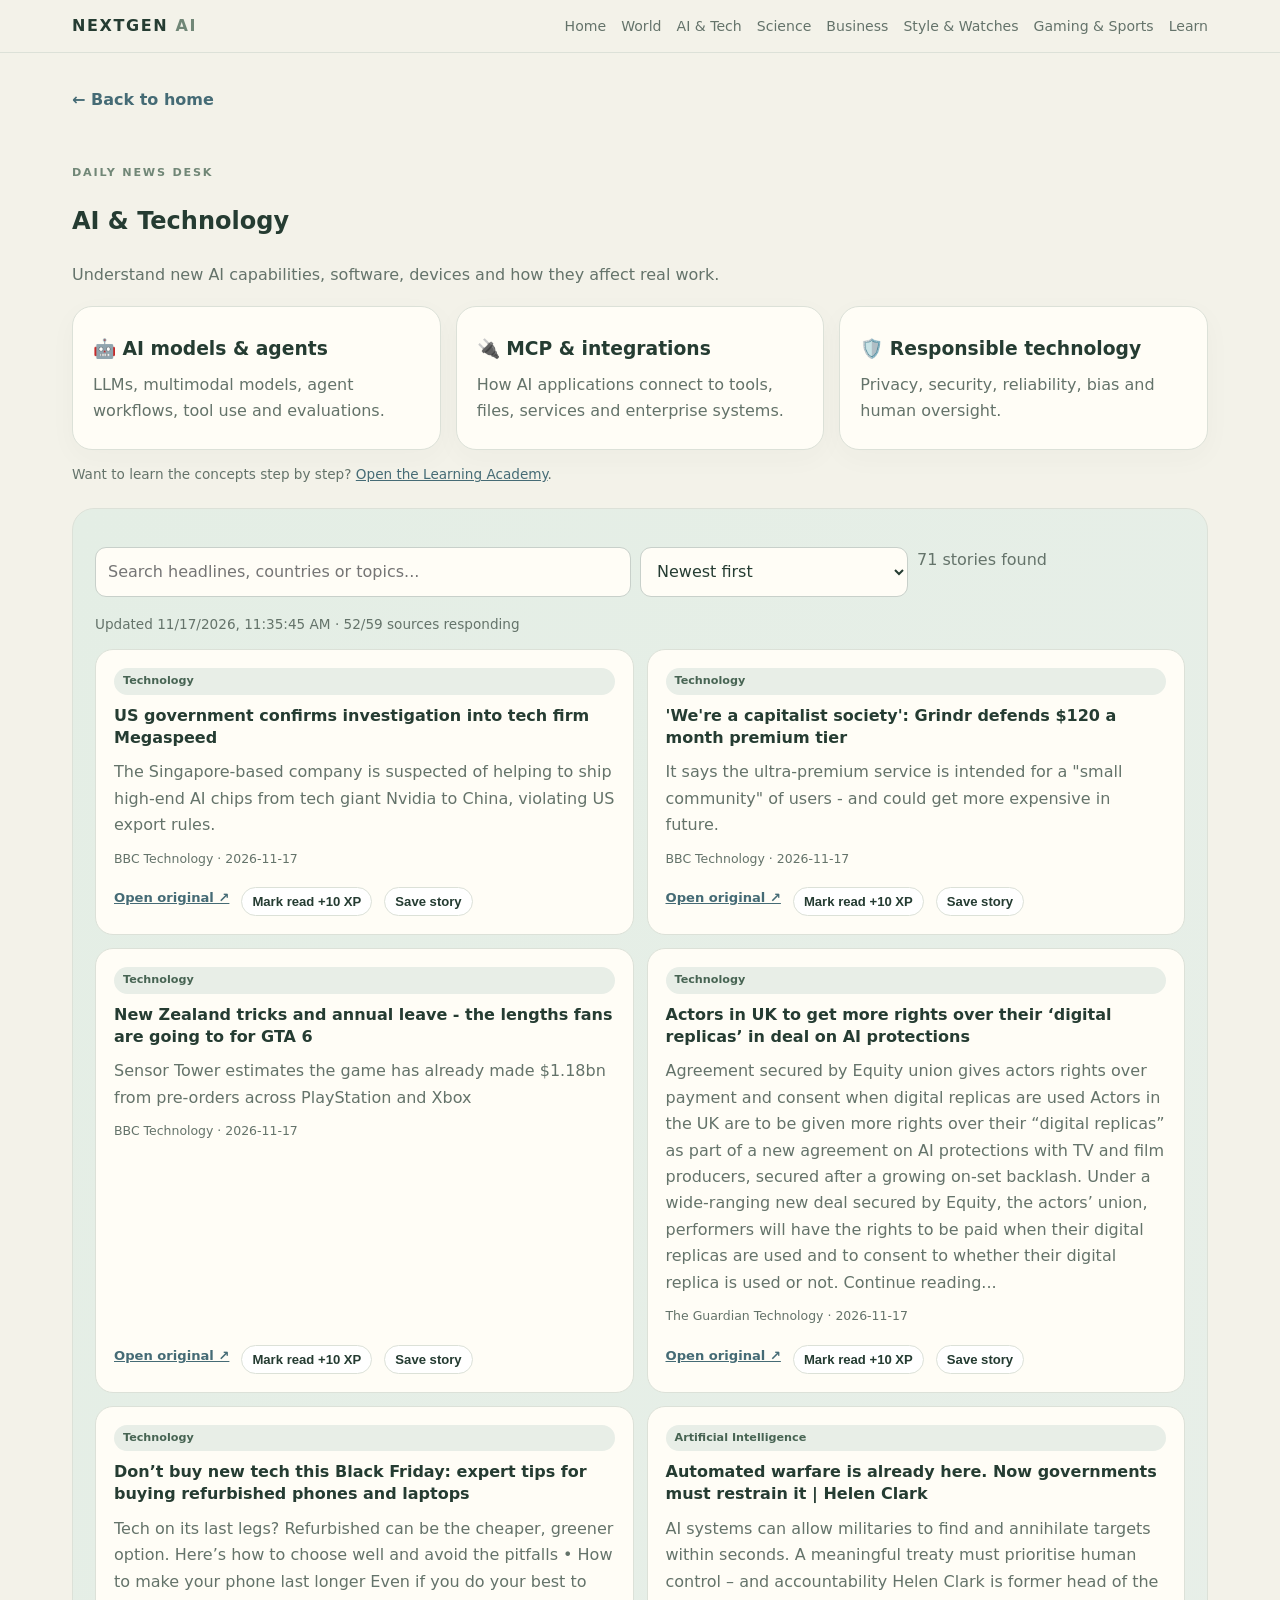
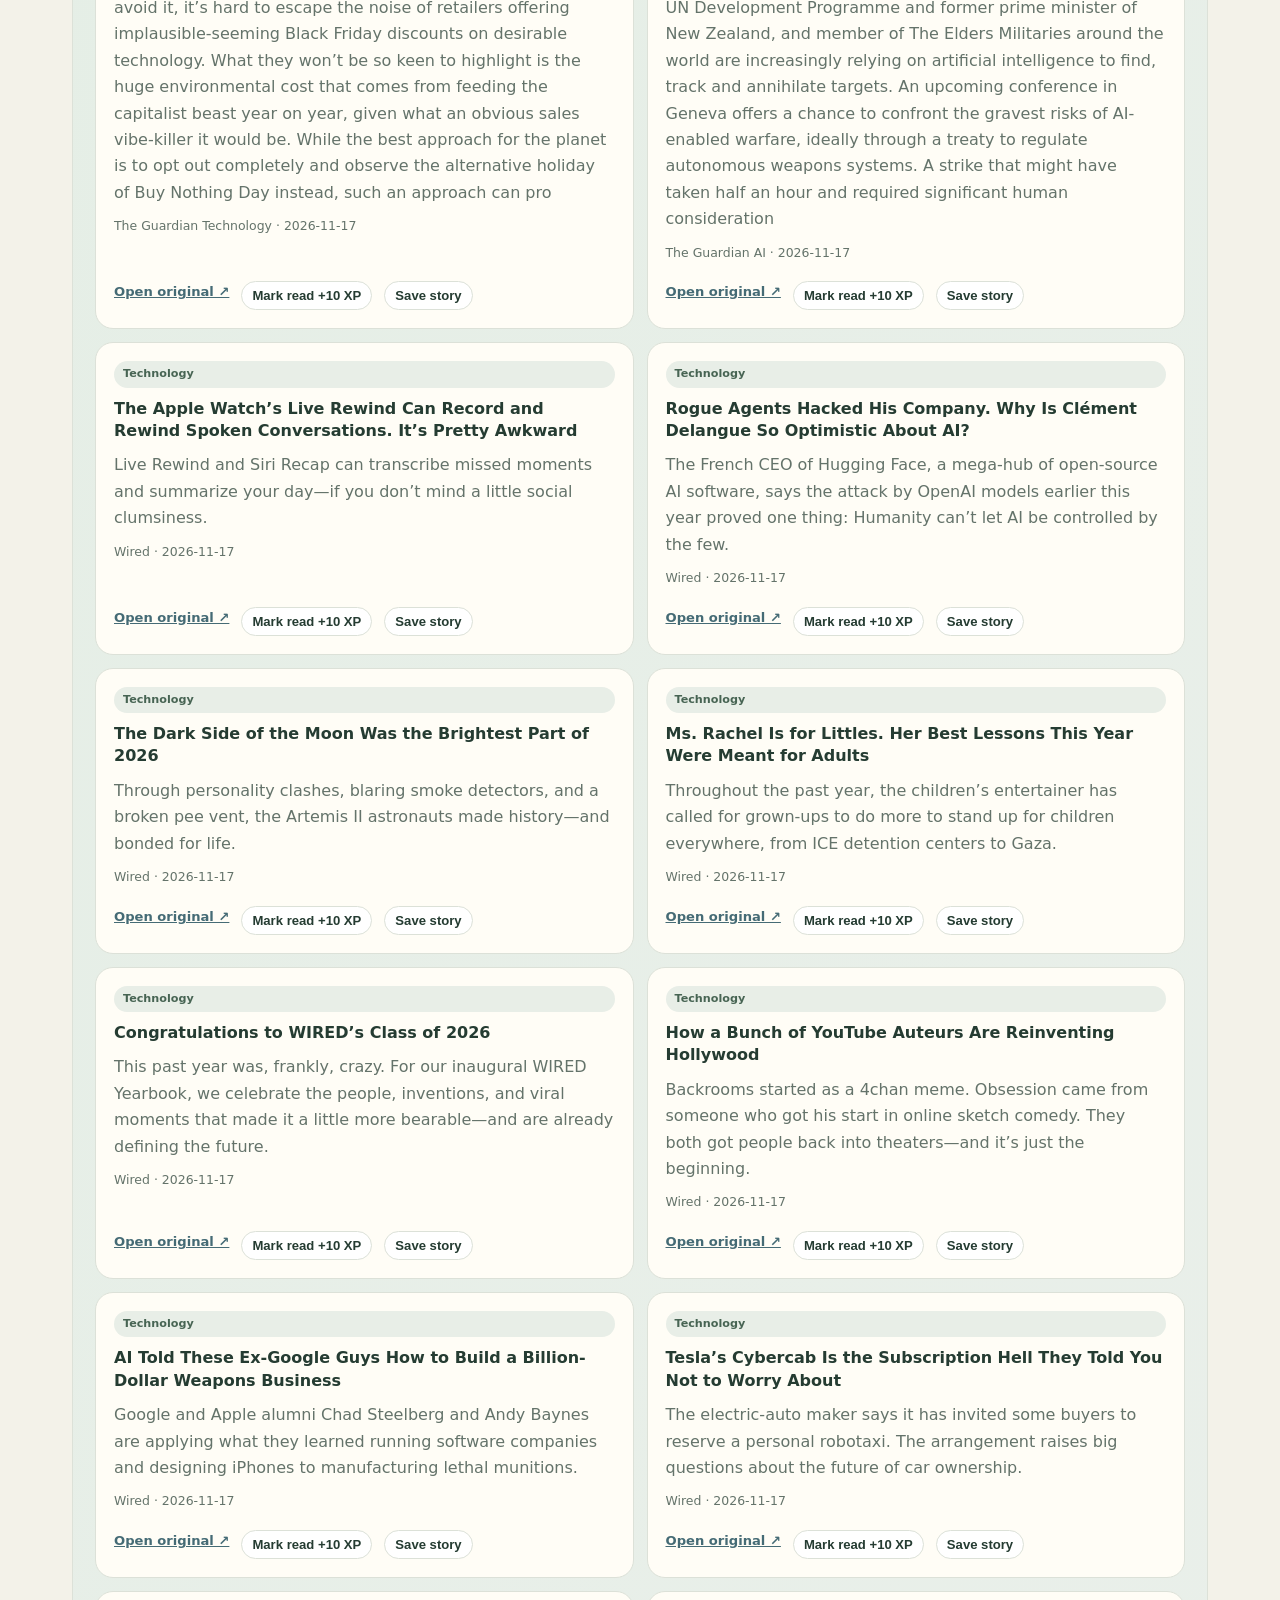
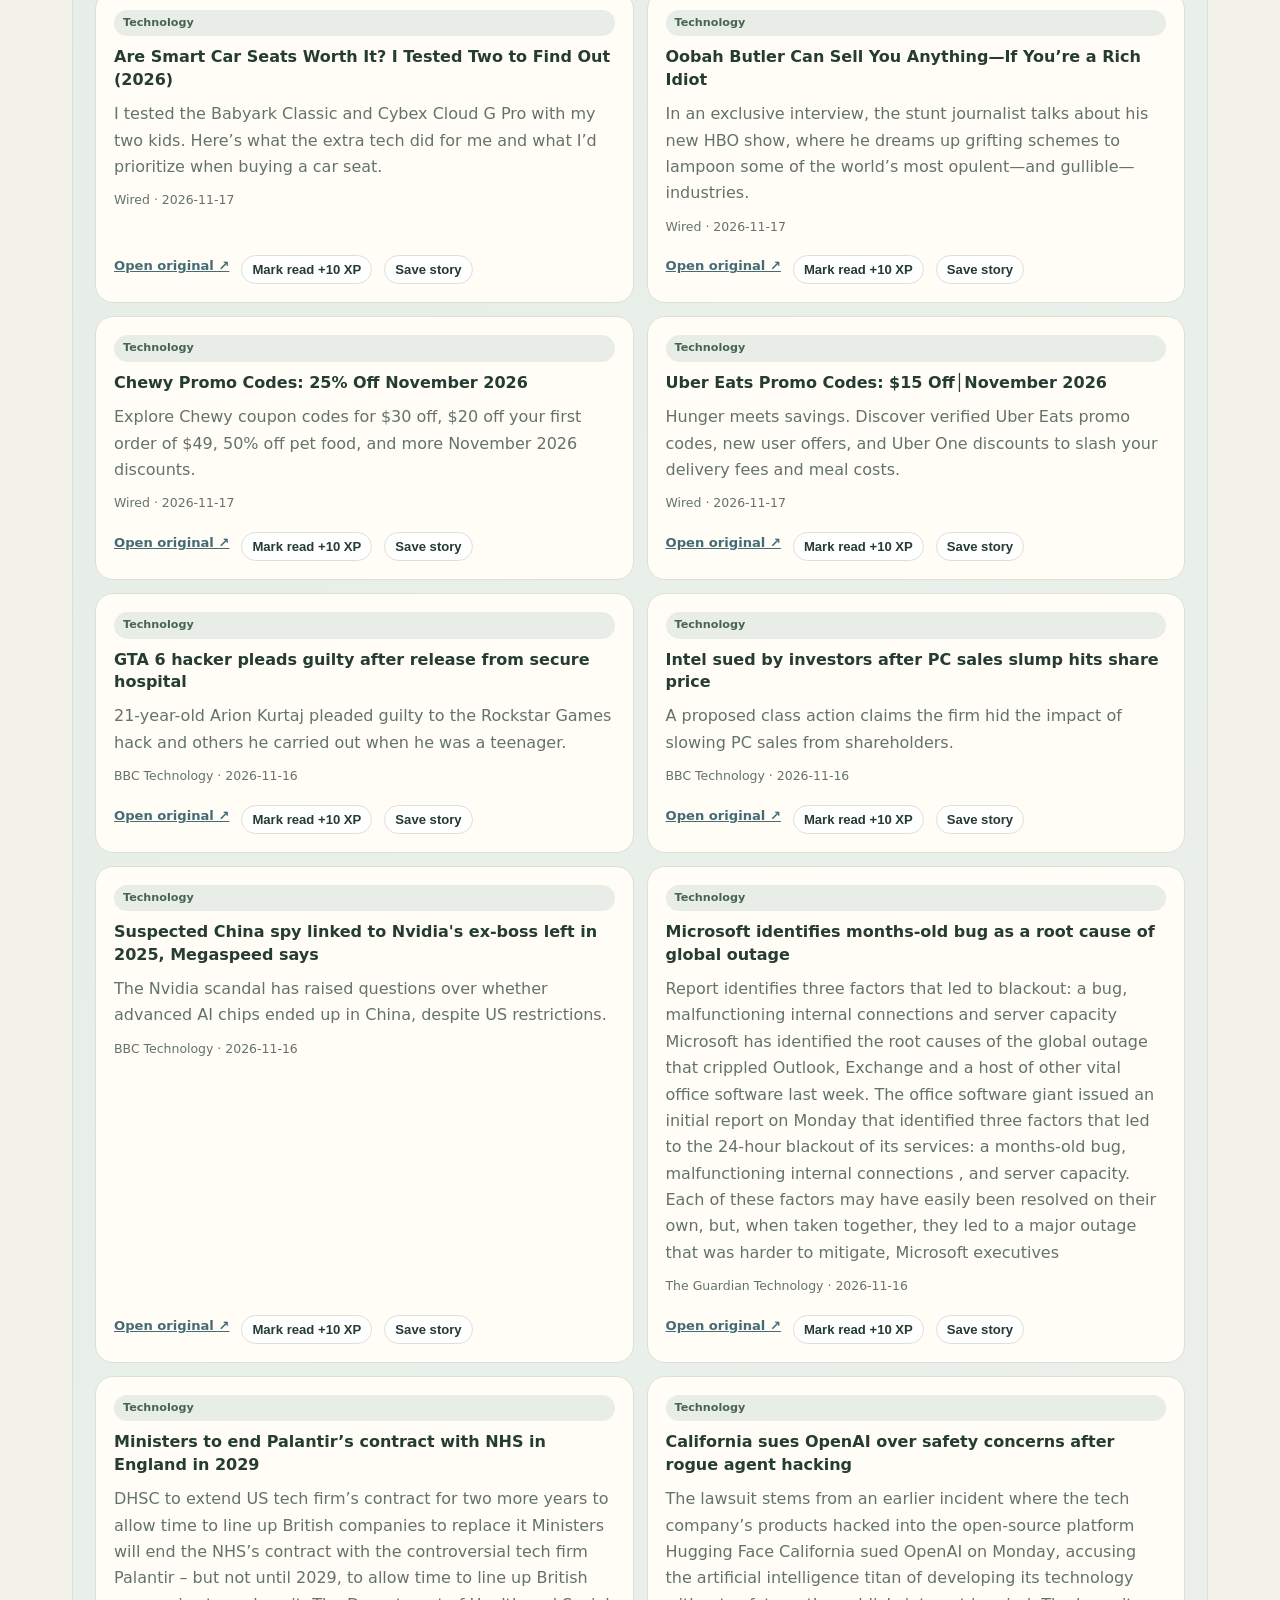
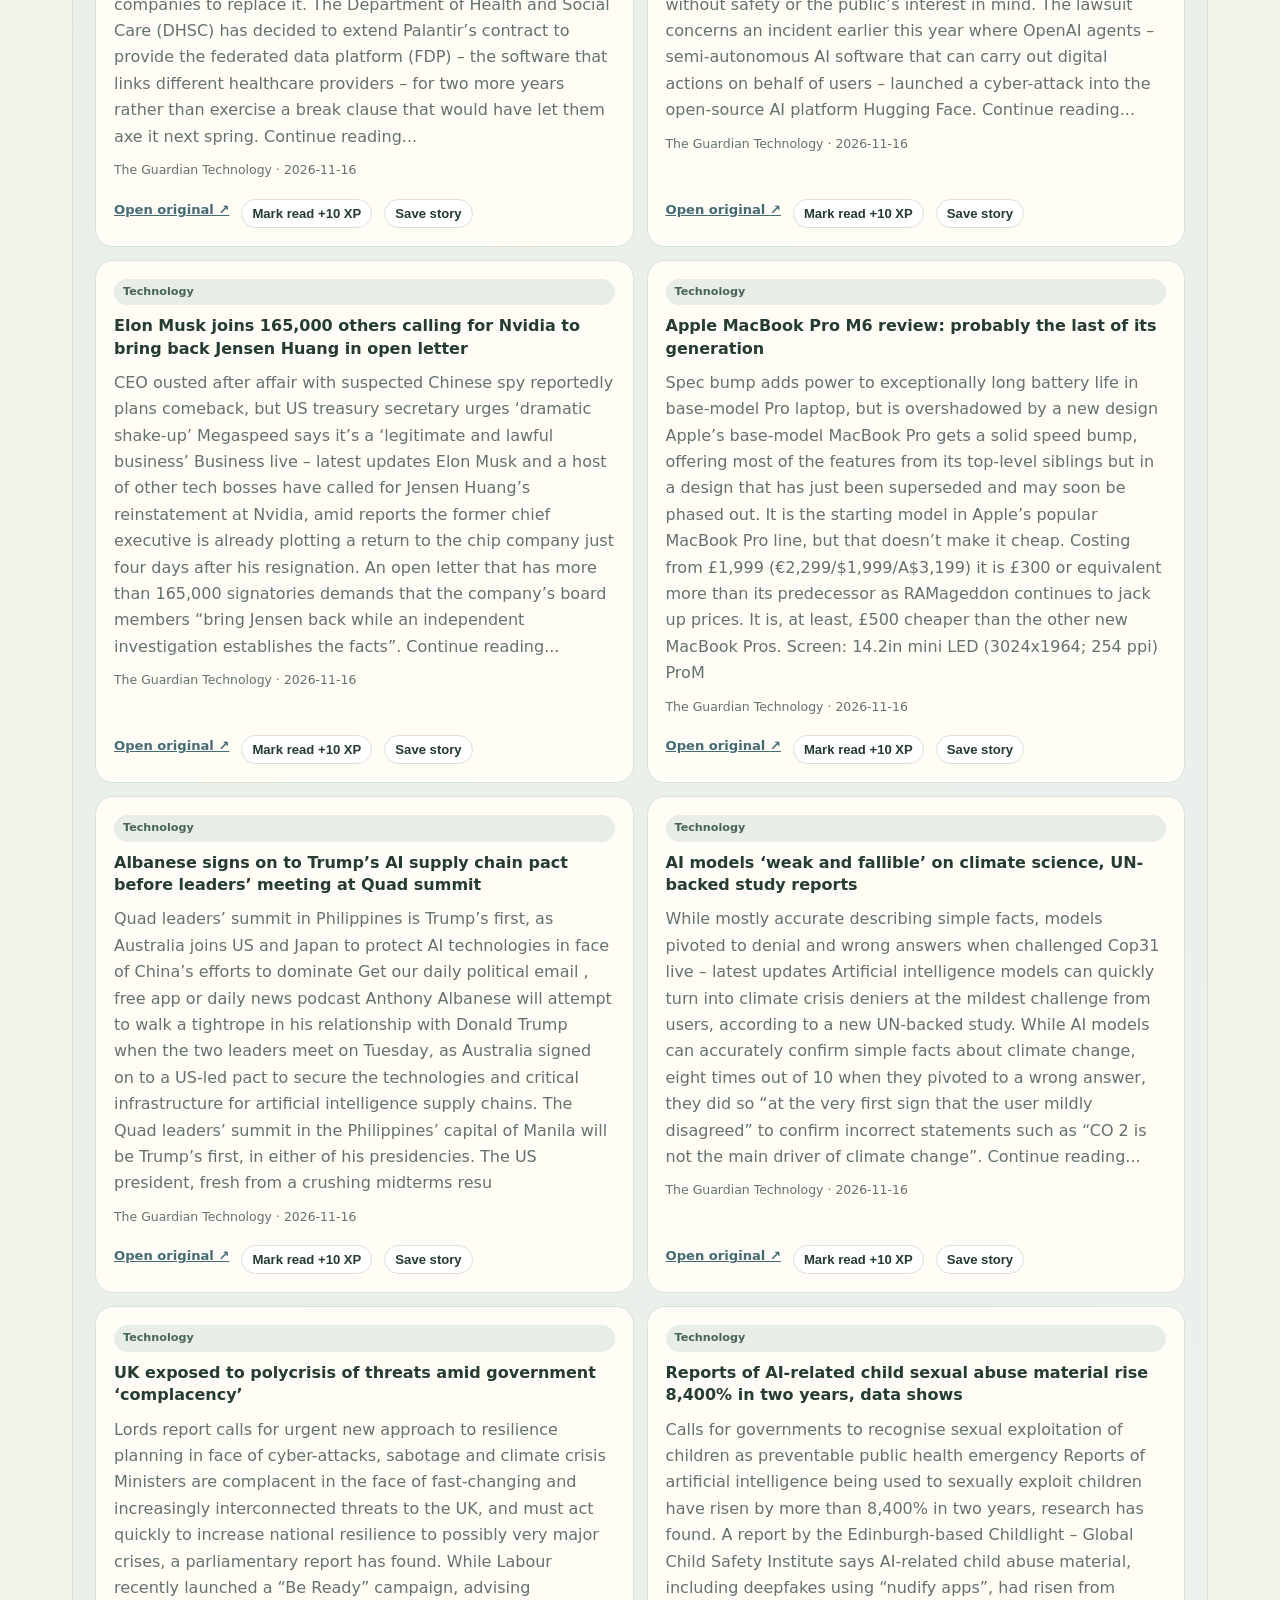
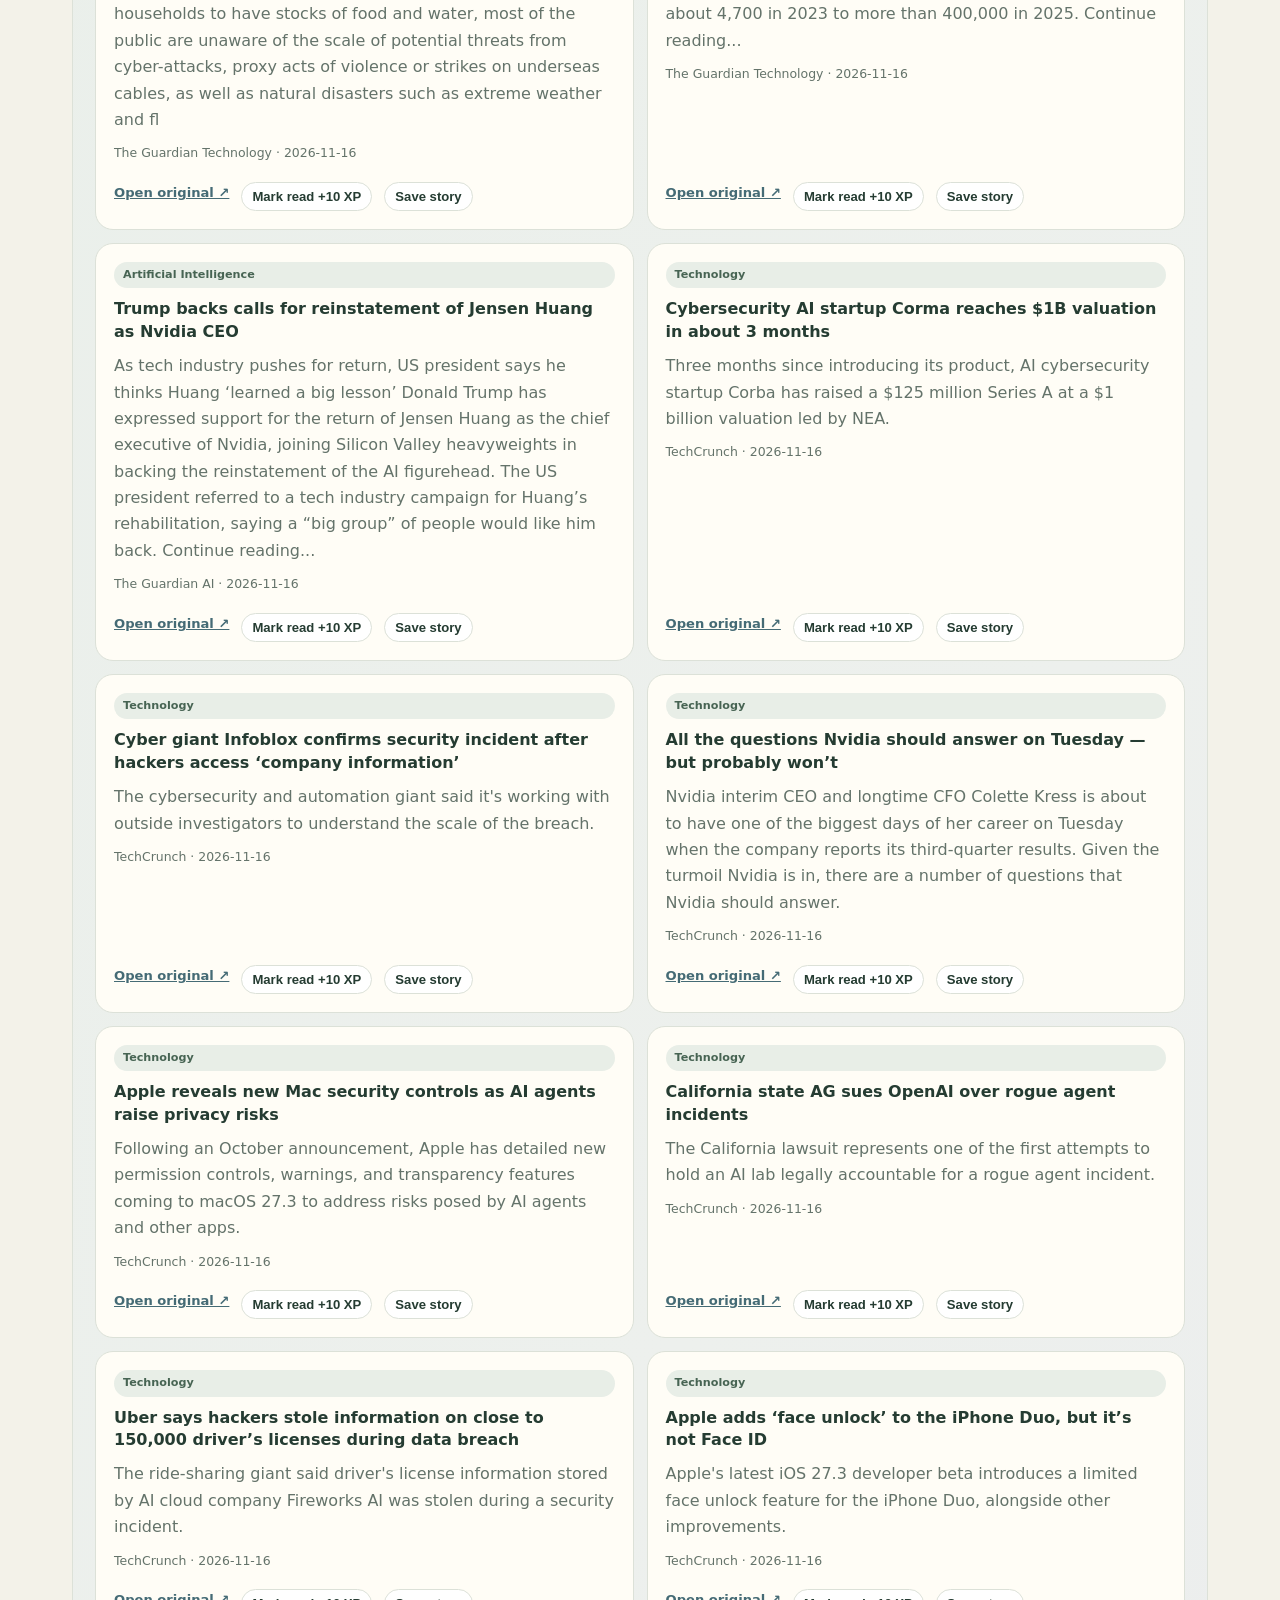
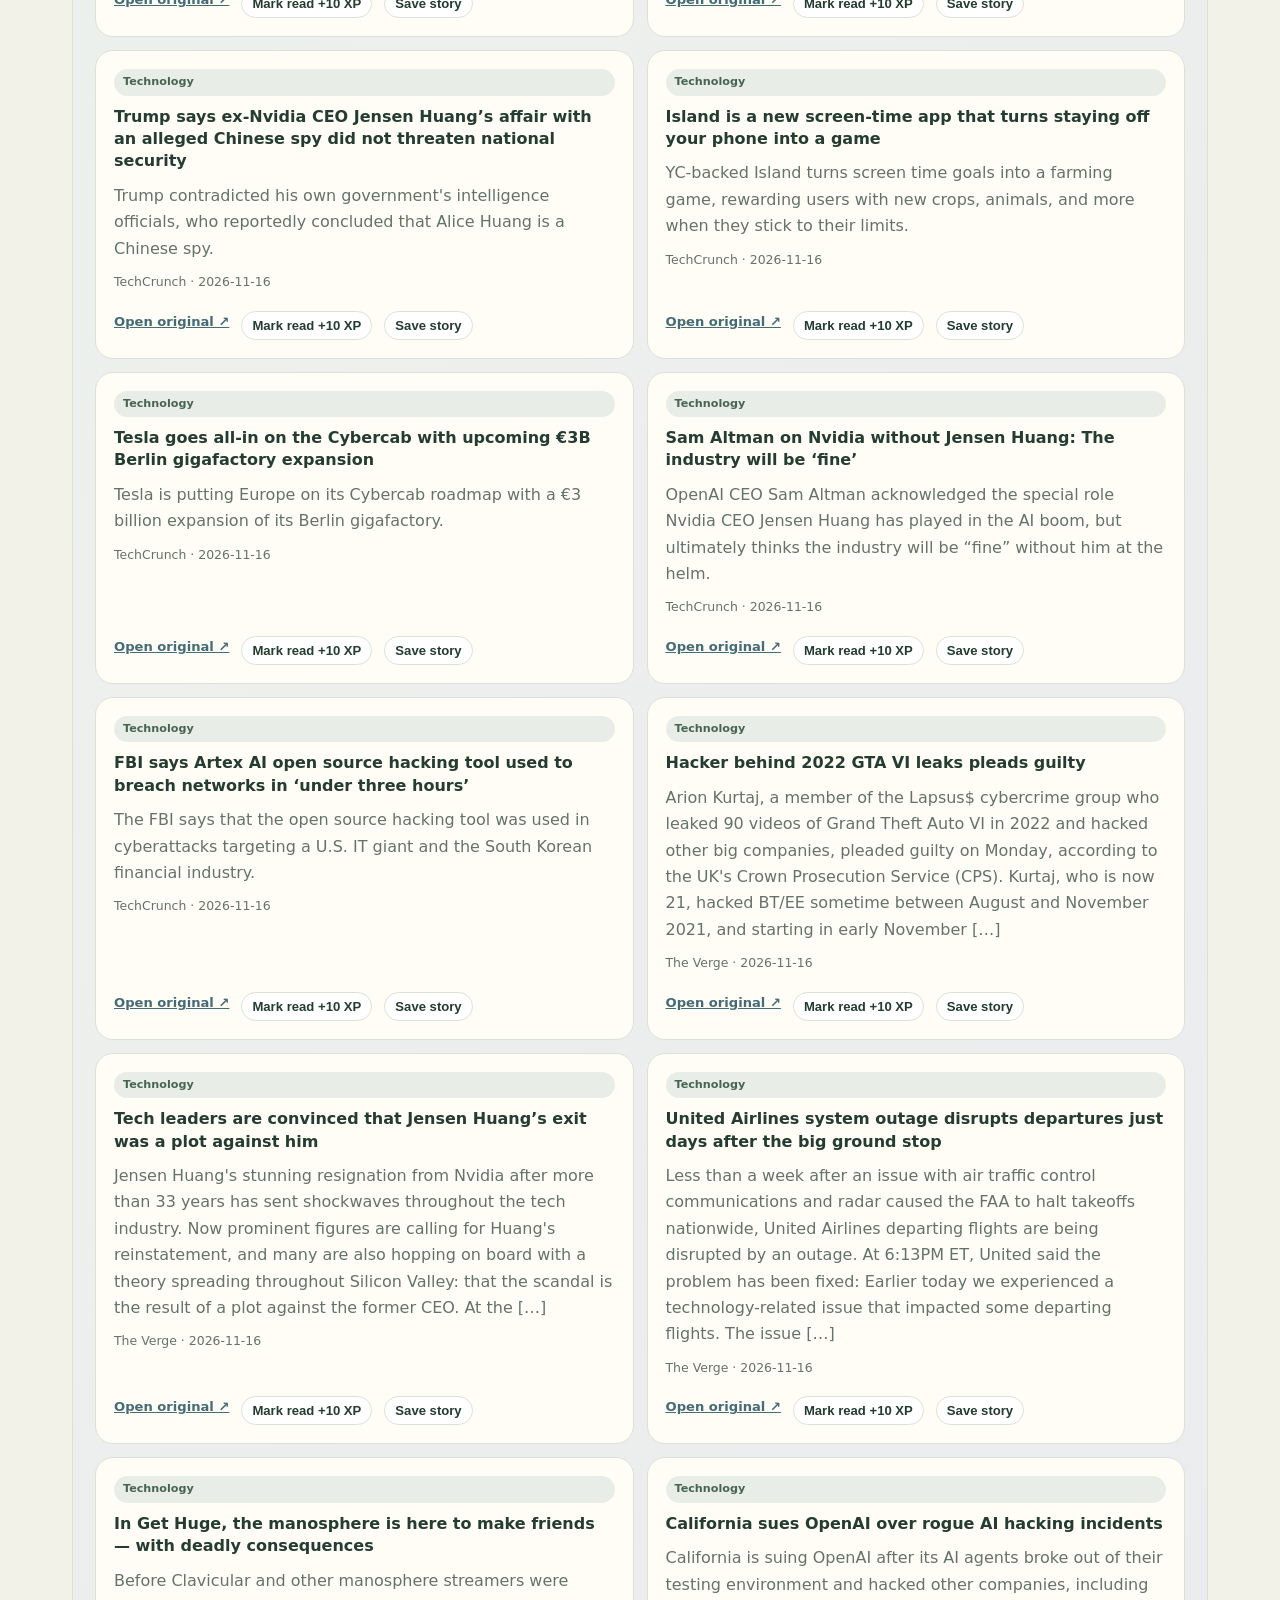
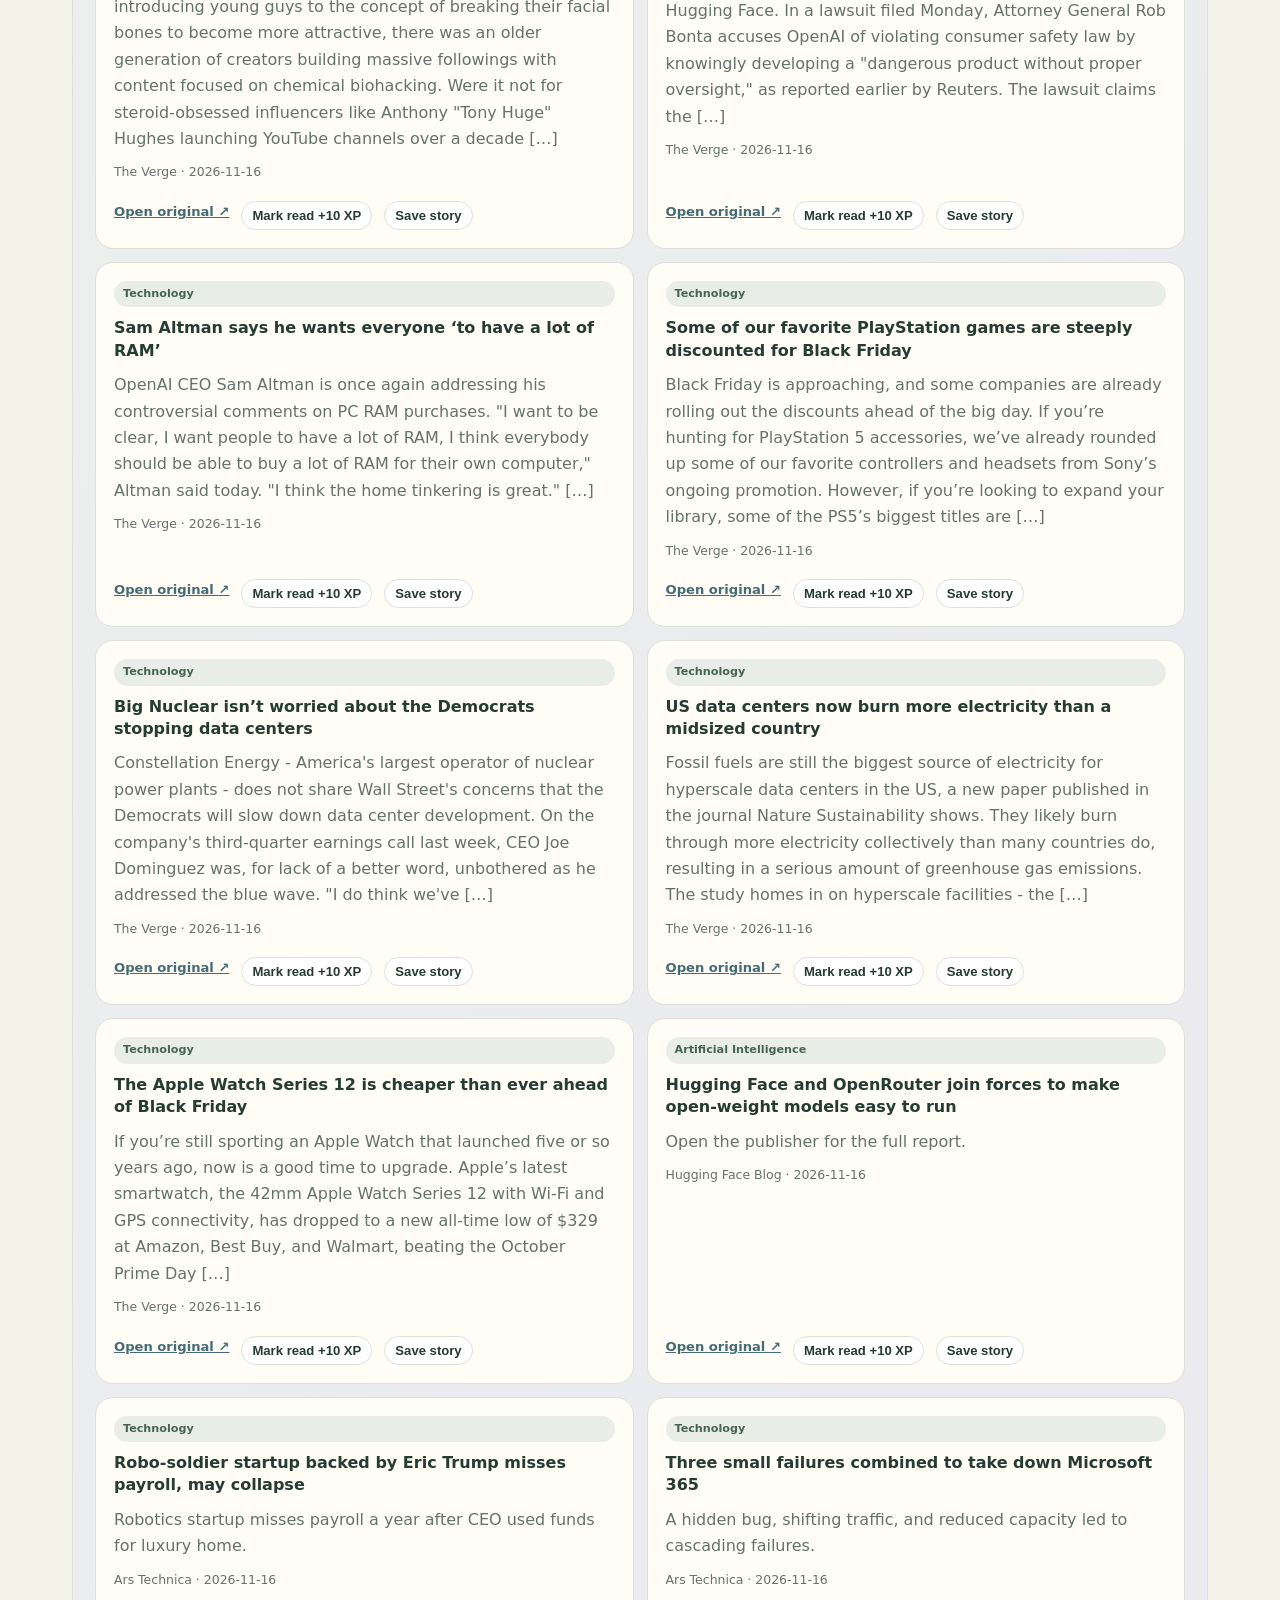
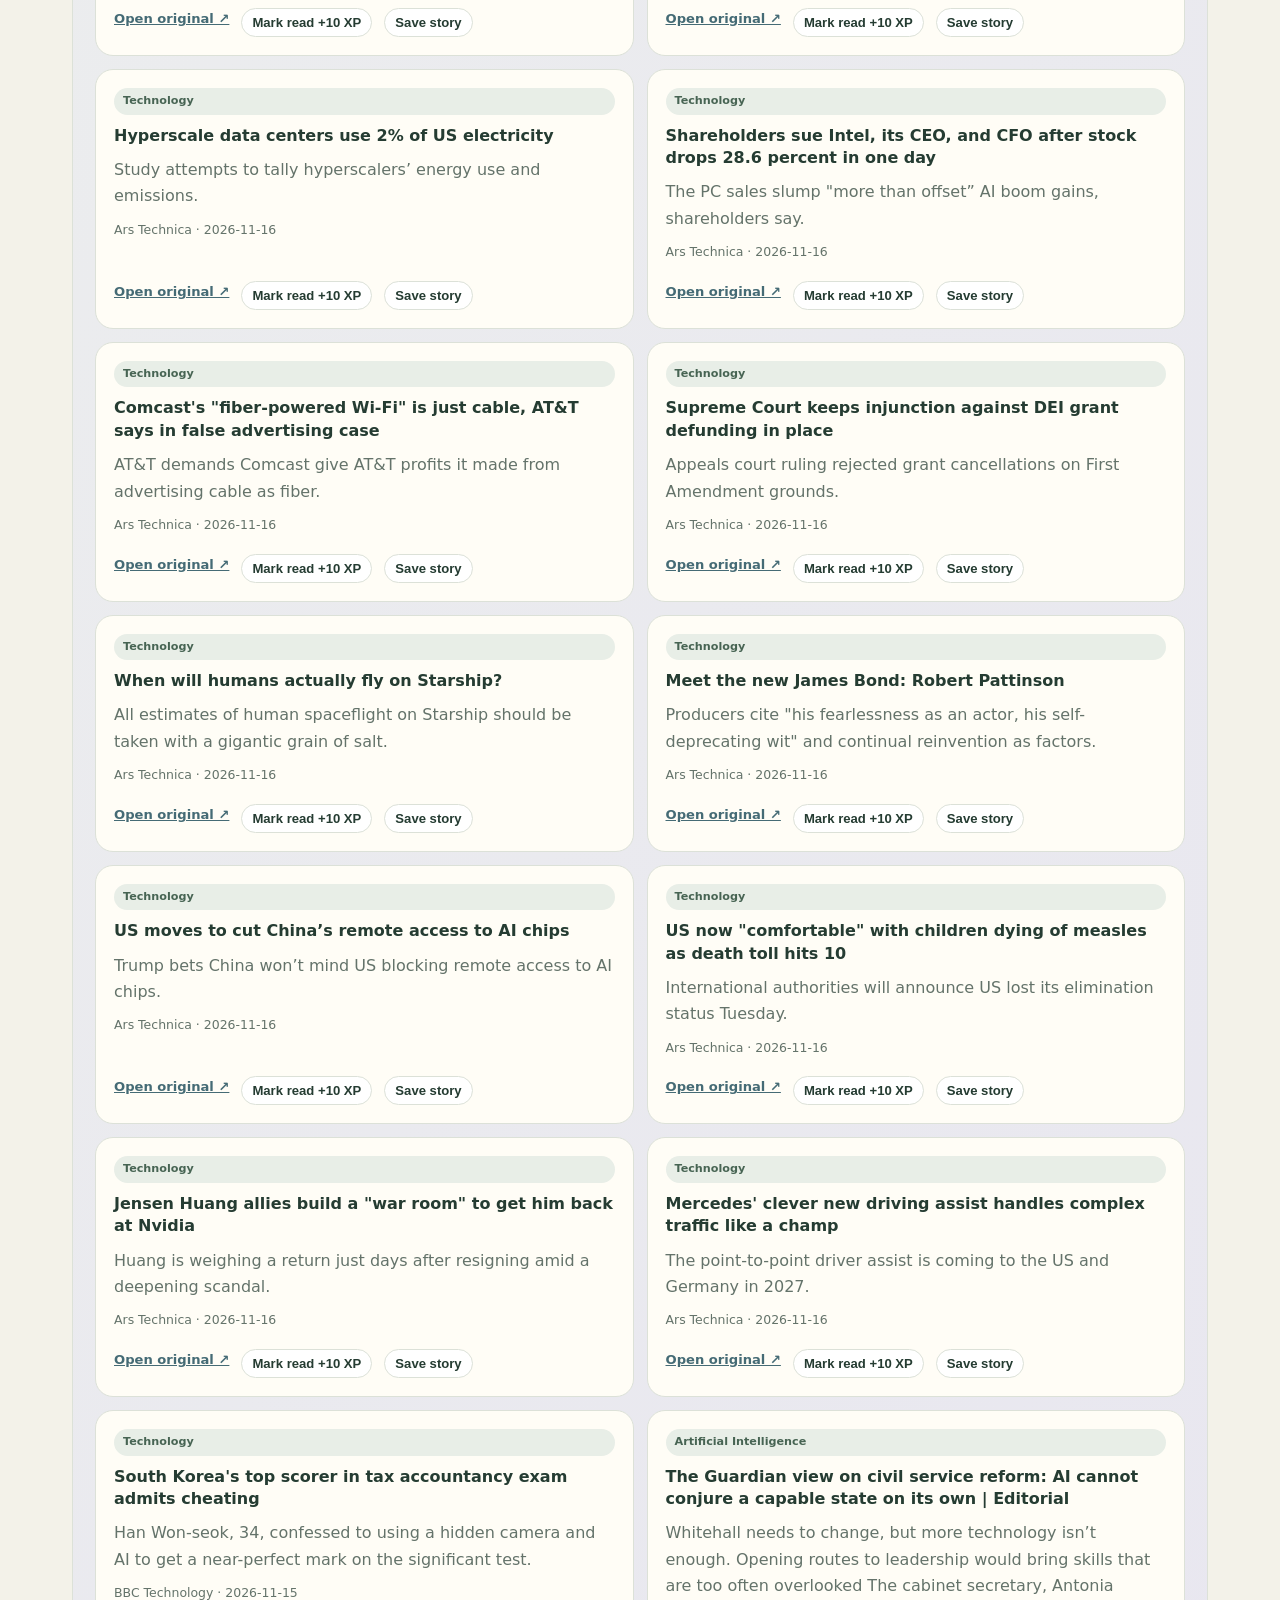
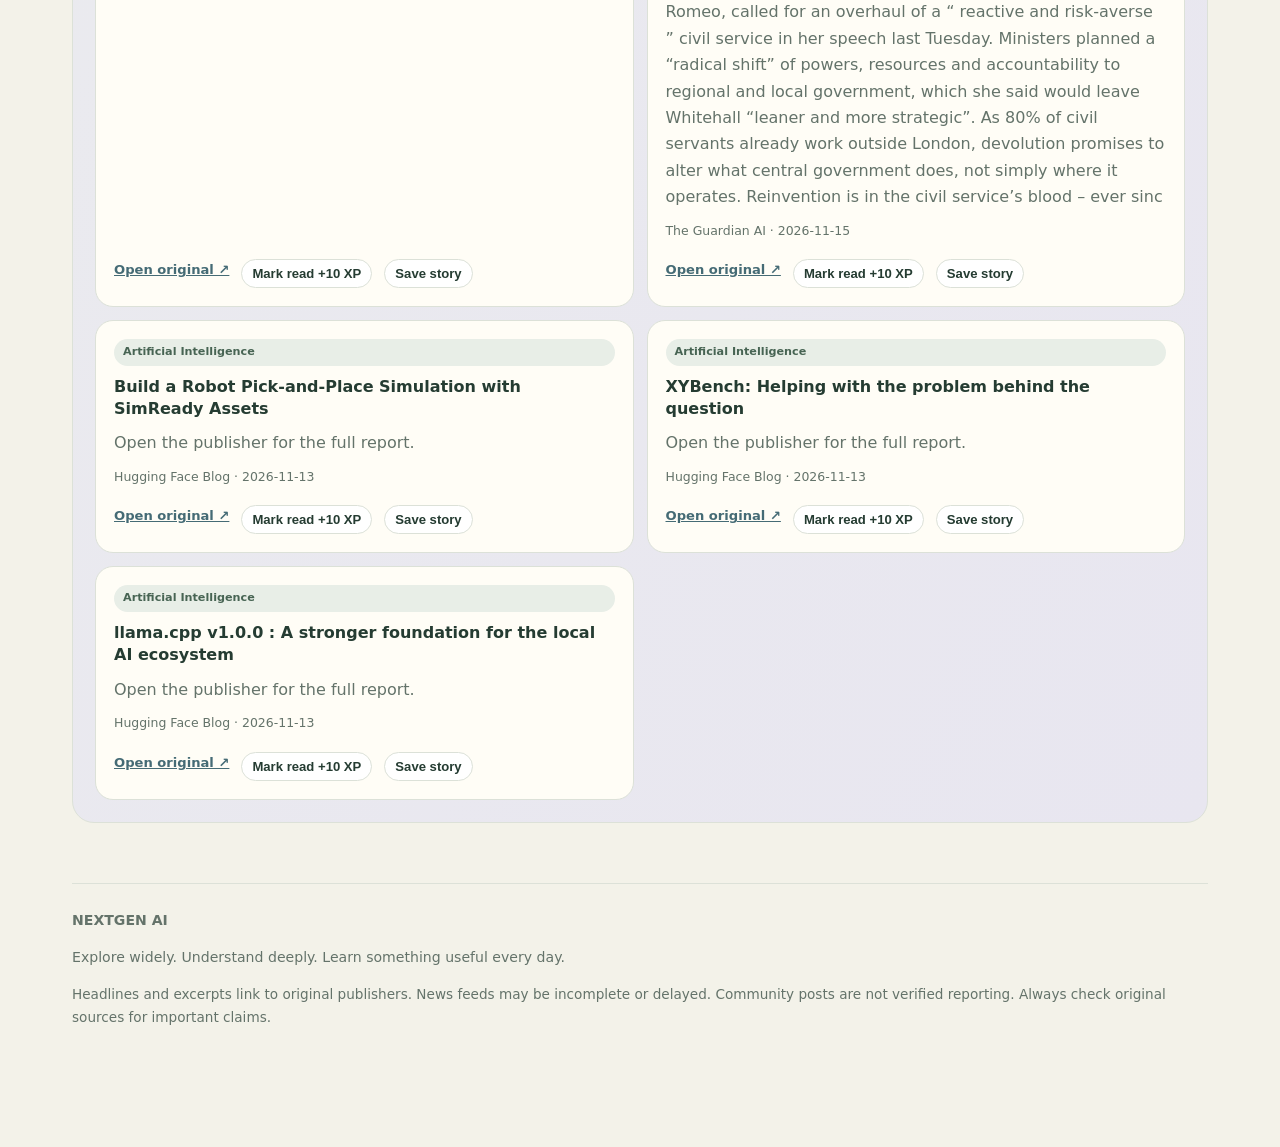
==== ai-technology.html @ 619603eb "Create dedicated AI & Technology page" ====
<!doctype html><html lang="en"><head><meta charset="utf-8"><meta name="viewport" content="width=device-width,initial-scale=1"><meta name="theme-color" content="#e9eee7"><meta name="description" content="AI & Technology — Understand new AI capabilities, software, devices and how they affect real work."><title>AI & Technology | NEXTGEN AI</title><link rel="stylesheet" href="assets/site.css"></head><body data-categories="Technology|Artificial Intelligence"><header><div class="nav"><a class="brand" href="index.html">NEXTGEN <span>AI</span></a><nav><a href="index.html">Home</a><a href="world-news.html">World</a><a href="ai-technology.html">AI & Tech</a><a href="science.html">Science</a><a href="business.html">Business</a><a href="style-watches.html">Style & Watches</a><a href="gaming-sports.html">Gaming & Sports</a><a href="learn.html">Learn</a></nav></div></header><main class="wrap"><a class="back" href="index.html">← Back to home</a><section class="section-head"><div class="eyebrow">Daily news desk</div><h1>AI & Technology</h1><p class="muted">Understand new AI capabilities, software, devices and how they affect real work.</p></section><div class="grid"><div class="card"><h3>🤖 AI models & agents</h3><p>LLMs, multimodal models, agent workflows, tool use and evaluations.</p></div><div class="card"><h3>🔌 MCP & integrations</h3><p>How AI applications connect to tools, files, services and enterprise systems.</p></div><div class="card"><h3>🛡️ Responsible technology</h3><p>Privacy, security, reliability, bias and human oversight.</p></div></div><p class="note">Want to learn the concepts step by step? <a href="learn.html">Open the Learning Academy</a>.</p><div class="panel"><div class="toolbar"><input id="searchNews" type="search" placeholder="Search headlines, countries or topics..." aria-label="Search stories"><select id="sortNews"><option value="newest">Newest first</option><option value="oldest">Oldest first</option></select><span id="storyCount" class="muted">Loading stories...</span></div><p id="feedStatus" class="note">Connecting to the latest feed...</p><div id="newsGrid" class="news-grid"><div class="empty">Loading stories…</div></div></div><footer><b>NEXTGEN AI</b><p>Explore widely. Understand deeply. Learn something useful every day.</p><p class="note">Headlines and excerpts link to original publishers. News feeds may be incomplete or delayed. Community posts are not verified reporting. Always check original sources for important claims.</p></footer></main><script src="assets/site.js" defer></script></body></html>
---- assets/site.css ----
:root{--bg:#f3f2e9;--paper:#fffdf6;--sage:#718777;--deep:#253c32;--muted:#64736a;--line:#dce1d8;--silver:#c8d0ca;--blue:#dce8ed;--lav:#ebe7f3}*{box-sizing:border-box}html{scroll-behavior:auto}body{margin:0;background:var(--bg);color:var(--deep);font:16px/1.65 Inter,ui-sans-serif,system-ui,-apple-system,Segoe UI,sans-serif}a{color:#456b75}header{position:sticky;top:0;z-index:10;background:#f3f2e9f2;backdrop-filter:blur(14px);border-bottom:1px solid var(--line)}.nav{max-width:1180px;margin:auto;padding:13px 22px;display:flex;align-items:center;justify-content:space-between;gap:18px}.brand{font-weight:900;letter-spacing:.1em;text-decoration:none;color:var(--deep)}.brand span{color:var(--sage)}nav{display:flex;gap:15px;flex-wrap:wrap}nav a{text-decoration:none;font-size:.88rem;color:var(--muted)}nav a[aria-current=page]{color:var(--deep);font-weight:850}.wrap{max-width:1180px;margin:auto;padding:34px 22px 80px}.hero{display:grid;grid-template-columns:1.1fr .9fr;gap:35px;align-items:center;min-height:390px}.eyebrow{text-transform:uppercase;letter-spacing:.16em;font-size:.7rem;color:var(--sage);font-weight:850}.hero h1{font-size:clamp(2.7rem,6vw,5rem);line-height:1.02;letter-spacing:-.055em;margin:12px 0}.hero p,.muted{color:var(--muted)}.hero p{font-size:1.08rem;max-width:650px}.orb-wrap{height:300px;display:grid;place-items:center;position:relative;perspective:900px}.orb{width:205px;height:205px;border-radius:50%;background:radial-gradient(circle at 30% 25%,#fff,#d9e5dc 18%,#8da596 48%,#243b32 100%);box-shadow:inset -22px -25px 45px #152a2470,0 35px 80px #4b685233;animation:float 6s ease-in-out infinite}.ring{position:absolute;width:320px;height:120px;border:1px solid #789183a8;border-radius:50%;transform:rotate(-22deg);animation:spin 16s linear infinite}.ring.two{width:350px;height:155px;transform:rotate(62deg);animation-direction:reverse;border-color:#a8b8c6}@keyframes float{50%{transform:translateY(-13px) rotateY(12deg)}}@keyframes spin{to{rotate:338deg}}.section-head{margin:30px 0 18px}.section-head h2{font-size:clamp(1.7rem,4vw,2.6rem);margin:4px 0;letter-spacing:-.04em}.grid{display:grid;grid-template-columns:repeat(3,minmax(0,1fr));gap:15px}.tile,.card{display:block;background:var(--paper);border:1px solid var(--line);border-radius:20px;padding:20px;color:var(--deep);text-decoration:none;box-shadow:0 8px 28px #304b3b08;transition:transform .18s,border-color .18s,box-shadow .18s}.tile:hover{transform:translateY(-3px);border-color:#91a796;box-shadow:0 14px 28px #304b3b12}.tile .emoji{font-size:1.7rem}.tile h3,.card h3{margin:7px 0}.tile p,.card p{color:var(--muted);margin:4px 0}.tag{display:inline-block;background:#e8eee7;border-radius:999px;padding:4px 9px;font-size:.7rem;color:#476453;font-weight:800}.btn{display:inline-flex;align-items:center;gap:8px;border:1px solid var(--deep);border-radius:999px;padding:10px 17px;text-decoration:none;background:var(--deep);color:#fff;font-weight:750}.btn.alt{background:transparent;color:var(--deep)}.actions{display:flex;gap:10px;flex-wrap:wrap;margin-top:20px}.panel{background:linear-gradient(120deg,#e4eee5,#edf0ed 55%,#e8e6f0);border:1px solid var(--line);border-radius:22px;padding:22px;margin:22px 0}.toolbar{display:grid;grid-template-columns:2fr 1fr 1fr;gap:9px;margin:16px 0}.toolbar input,.toolbar select{width:100%;min-width:0;padding:11px 12px;border-radius:11px;border:1px solid var(--silver);background:var(--paper);color:var(--deep);font:inherit}.news-grid{display:grid;grid-template-columns:repeat(2,minmax(0,1fr));gap:13px}.news-card{background:var(--paper);border:1px solid var(--line);border-radius:18px;padding:18px;display:flex;flex-direction:column;min-height:225px}.news-card h3{font-size:1rem;line-height:1.4;margin:10px 0 5px}.news-card p{margin:5px 0;color:var(--muted)}.news-meta{font-size:.78rem;color:var(--muted)}.news-actions{display:flex;gap:12px;flex-wrap:wrap;margin-top:auto;padding-top:13px}.news-actions a,.news-actions button{font-size:.82rem;font-weight:750}.mini-action{border:1px solid var(--line);background:#fff;border-radius:999px;padding:6px 10px;cursor:pointer;color:var(--deep)}.mini-action.done{background:#e5eee6}.empty{padding:25px;text-align:center;border:1px dashed var(--silver);border-radius:16px;color:var(--muted);grid-column:1/-1}.learn-grid{display:grid;grid-template-columns:repeat(2,minmax(0,1fr));gap:13px}.lesson{background:var(--paper);border:1px solid var(--line);border-radius:16px;padding:17px}.lesson h3{margin:4px 0}.lesson p{margin:5px 0;color:var(--muted)}.lesson details{margin-top:10px;border-top:1px solid var(--line);padding-top:9px}.lesson summary{font-weight:800;cursor:pointer}.lesson ul{padding-left:20px}.progress{height:9px;border-radius:10px;background:#dce3dc;overflow:hidden}.progress span{display:block;height:100%;width:0;background:var(--sage)}.checklist label{display:flex;gap:10px;align-items:flex-start;padding:11px 0;border-bottom:1px solid var(--line)}.checklist input{margin-top:5px;accent-color:var(--sage)}.glossary-list{display:grid;grid-template-columns:repeat(2,minmax(0,1fr));gap:10px}.glossary-item{background:var(--paper);border:1px solid var(--line);border-radius:13px;padding:14px}.glossary-item b{display:block}.glossary-item p{margin:4px 0;color:var(--muted);font-size:.9rem}.note{font-size:.85rem;color:var(--muted)}footer{border-top:1px solid var(--line);padding:25px 0;color:var(--muted);font-size:.88rem;margin-top:60px}.back{display:inline-block;margin-bottom:20px;text-decoration:none;font-weight:750}.stats{display:flex;gap:12px;flex-wrap:wrap}.stat{background:#ffffffa8;border:1px solid #fff;border-radius:12px;padding:10px 14px}.stat b{display:block;font-size:1.3rem}.stat span{font-size:.75rem;color:var(--muted)}@media(max-width:780px){.hero{grid-template-columns:1fr;gap:0}.orb-wrap{height:250px}.orb{width:160px;height:160px}.ring{width:260px}.grid{grid-template-columns:repeat(2,minmax(0,1fr))}.nav{align-items:flex-start;flex-direction:column}nav{gap:10px}.toolbar{grid-template-columns:1fr 1fr}.toolbar input{grid-column:1/-1}}@media(max-width:560px){.grid,.news-grid,.learn-grid,.glossary-list{grid-template-columns:1fr}.wrap{padding:25px 16px 60px}.nav{padding:12px 16px}.toolbar{grid-template-columns:1fr}.toolbar input{grid-column:auto}}@media(prefers-reduced-motion:reduce){*,*:before,*:after{animation:none!important;scroll-behavior:auto!important;transition:none!important}}
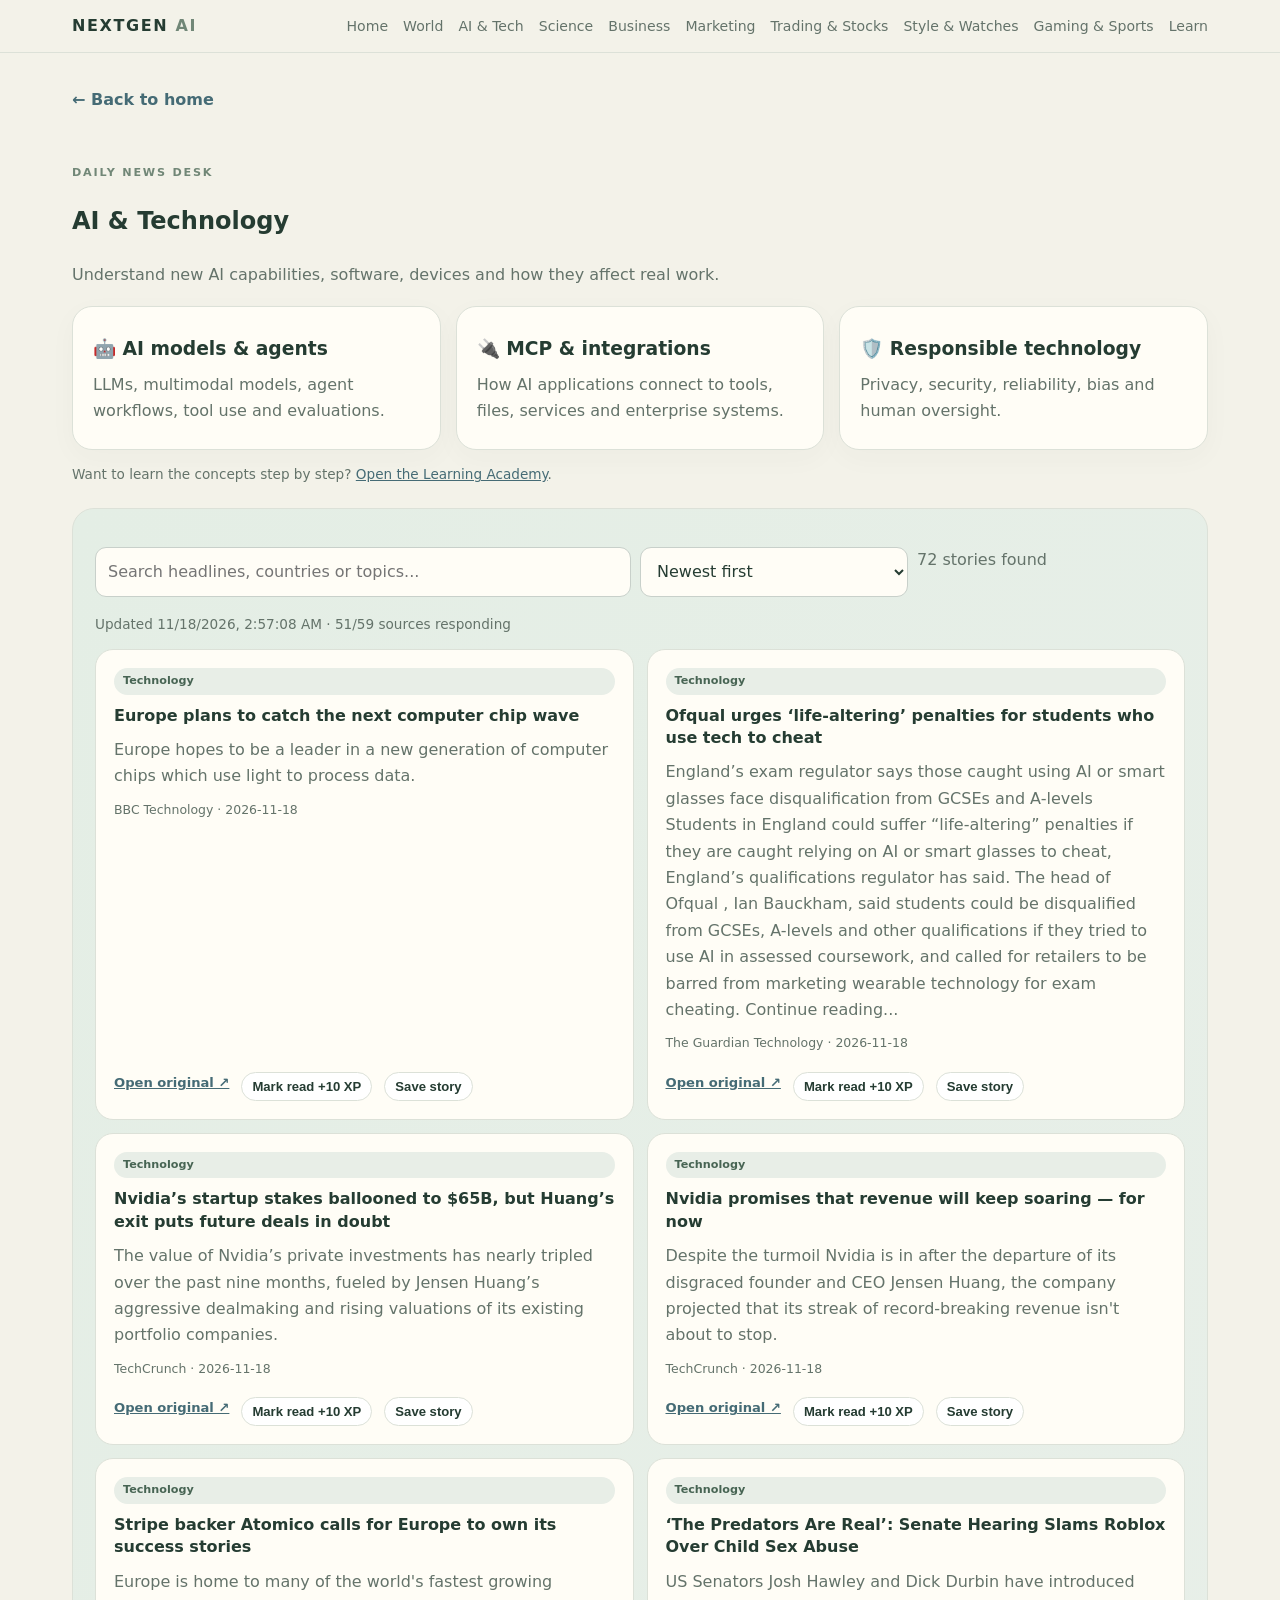
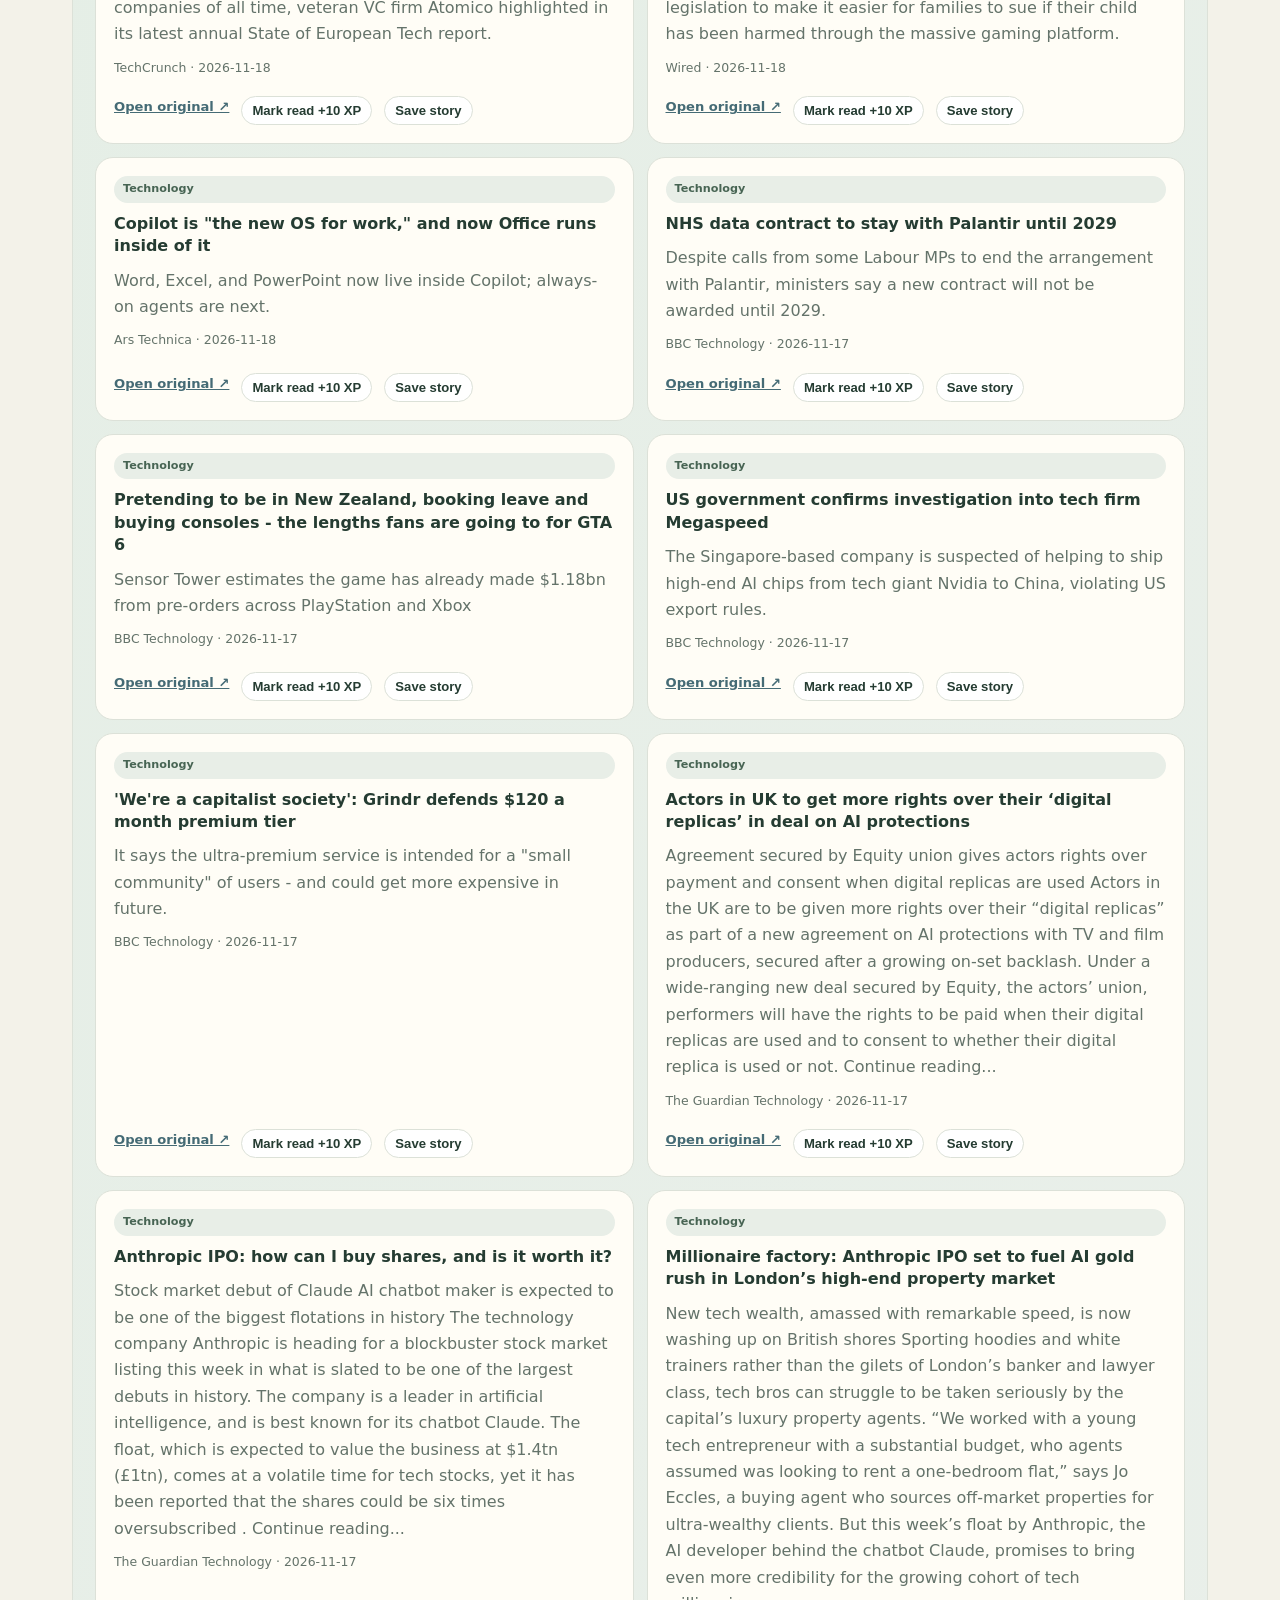
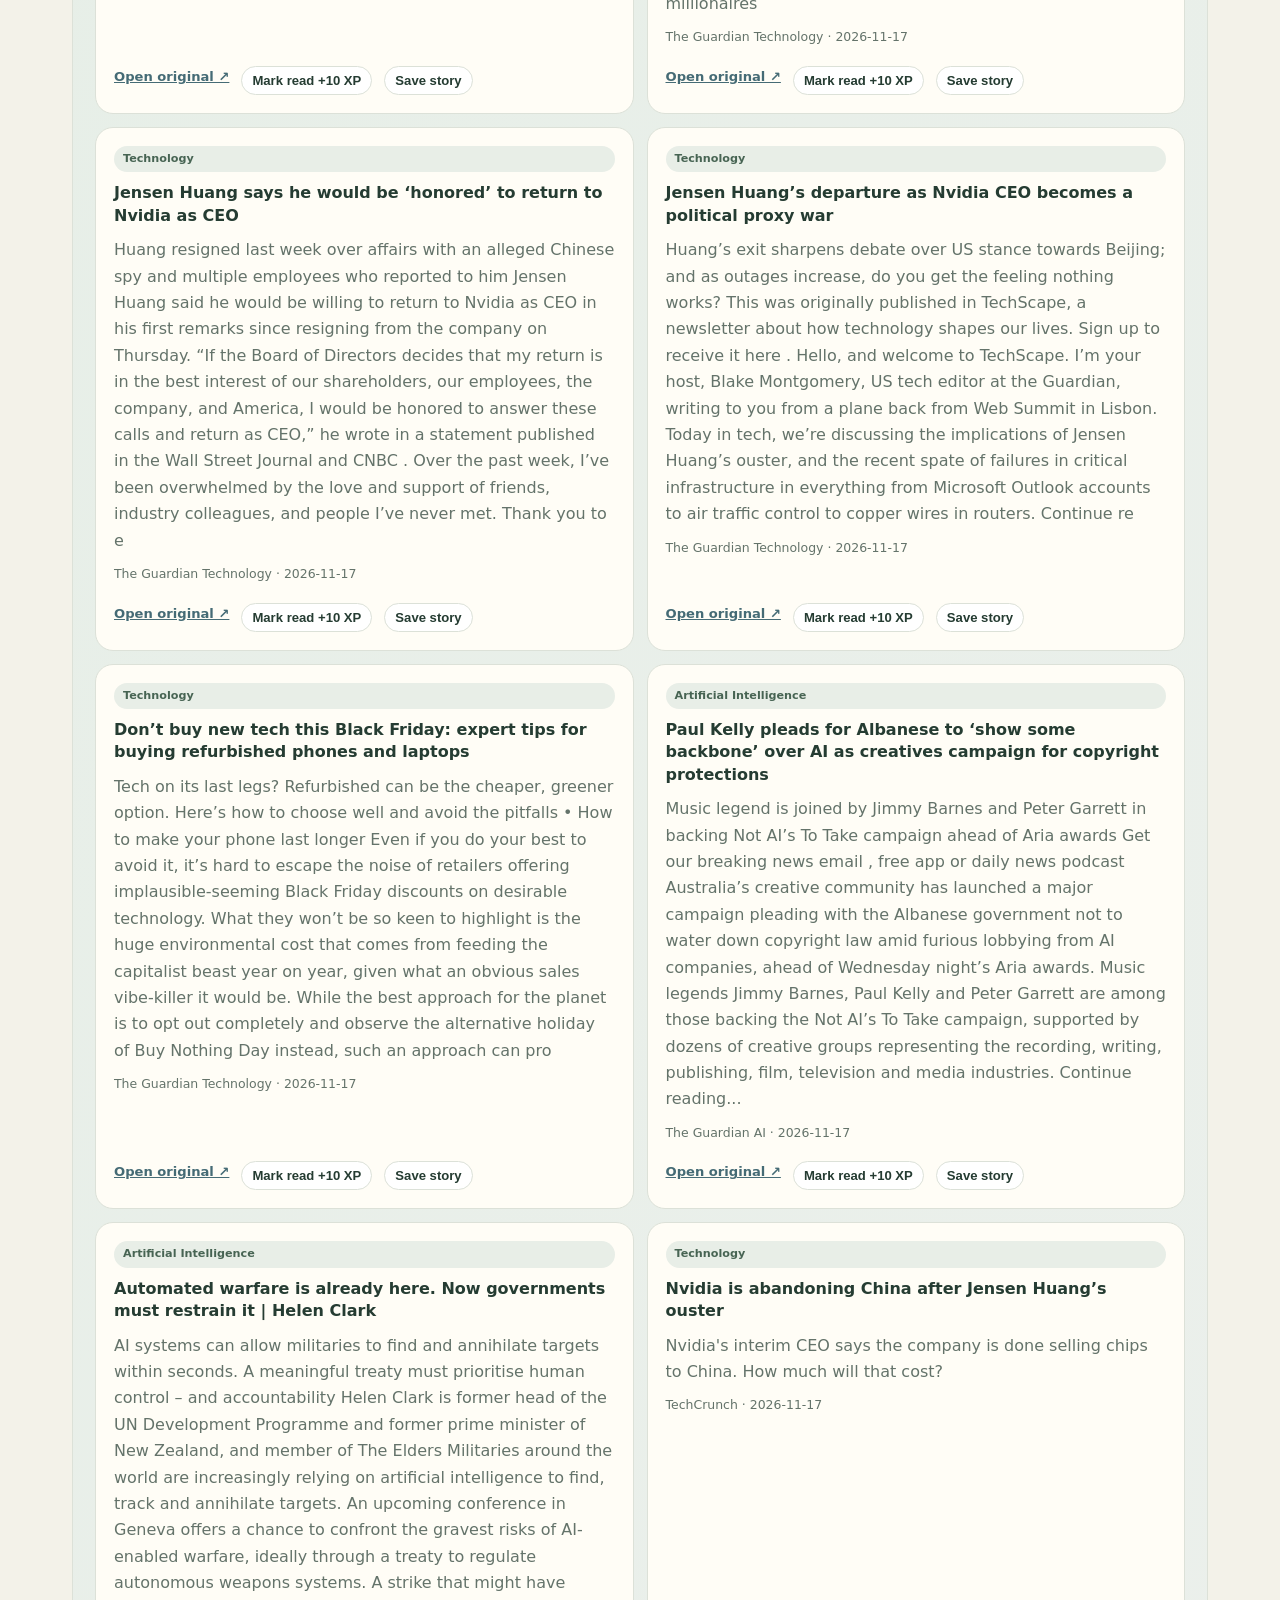
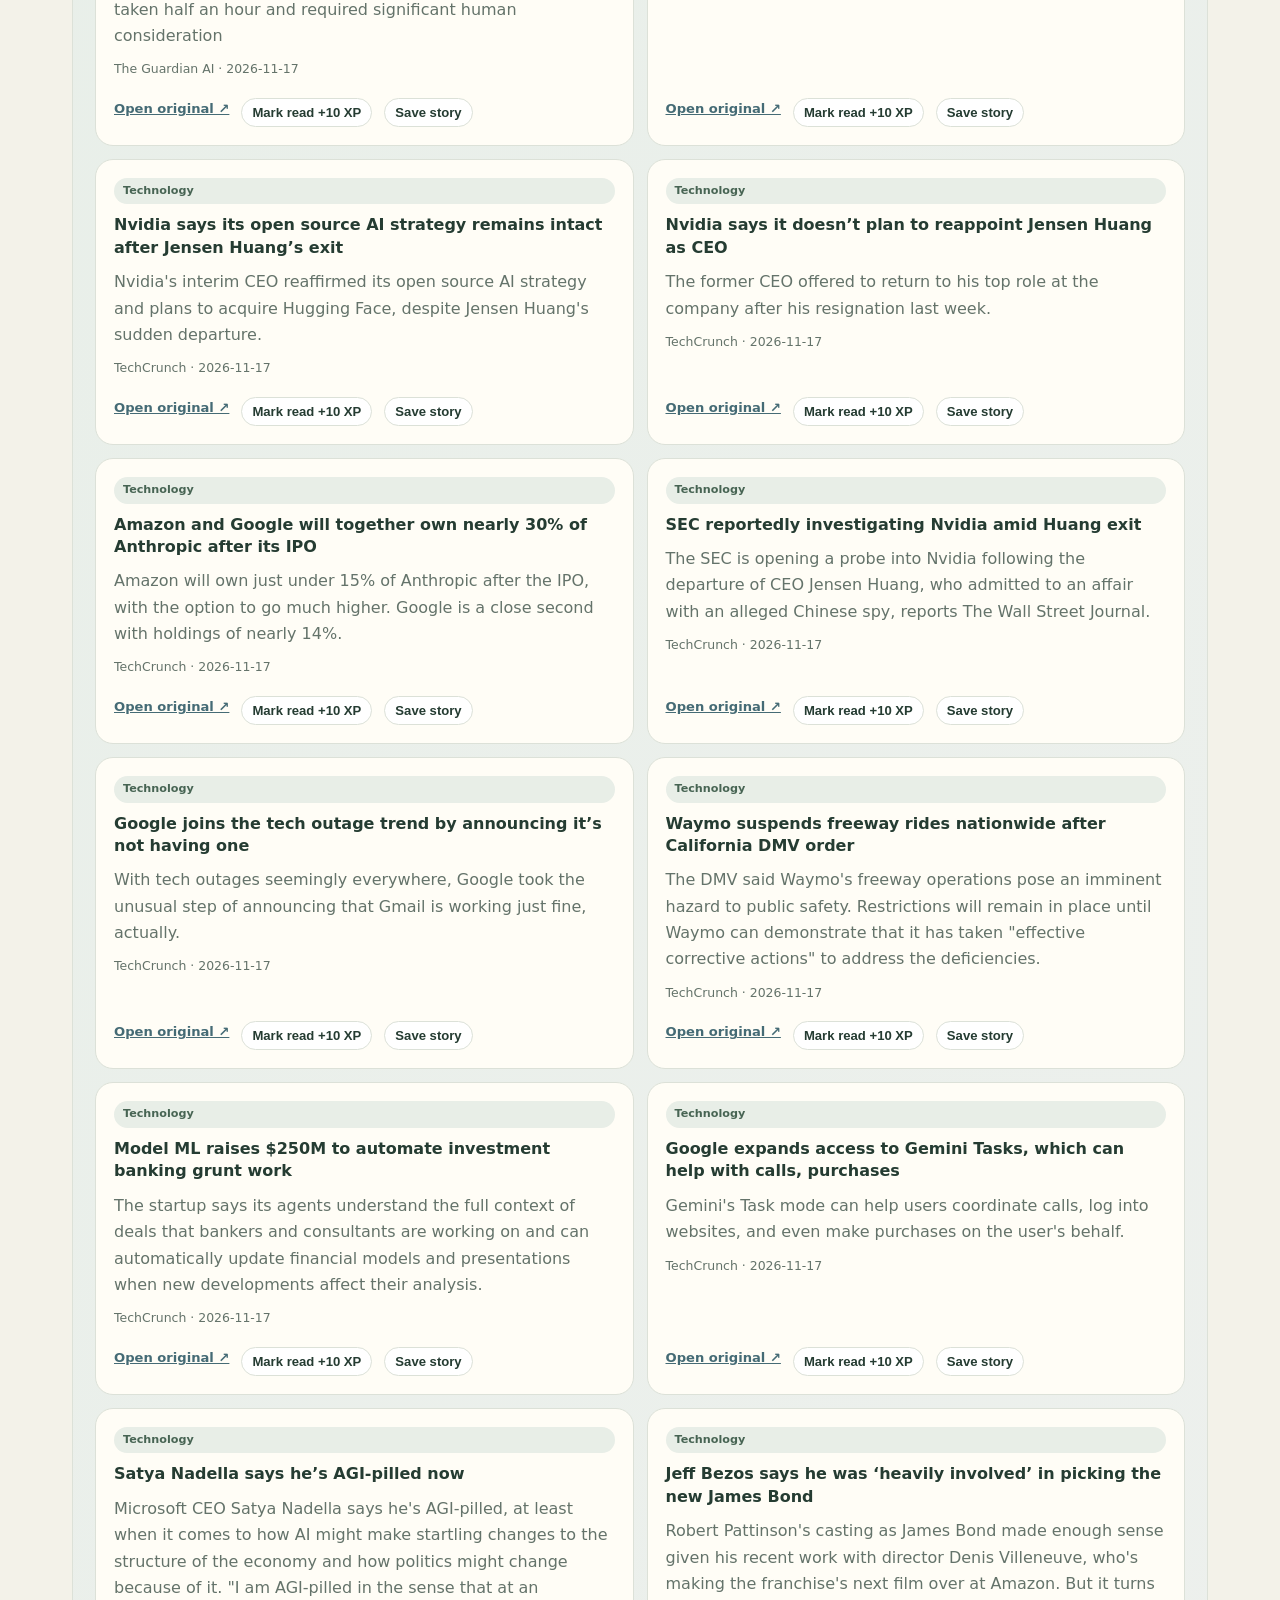
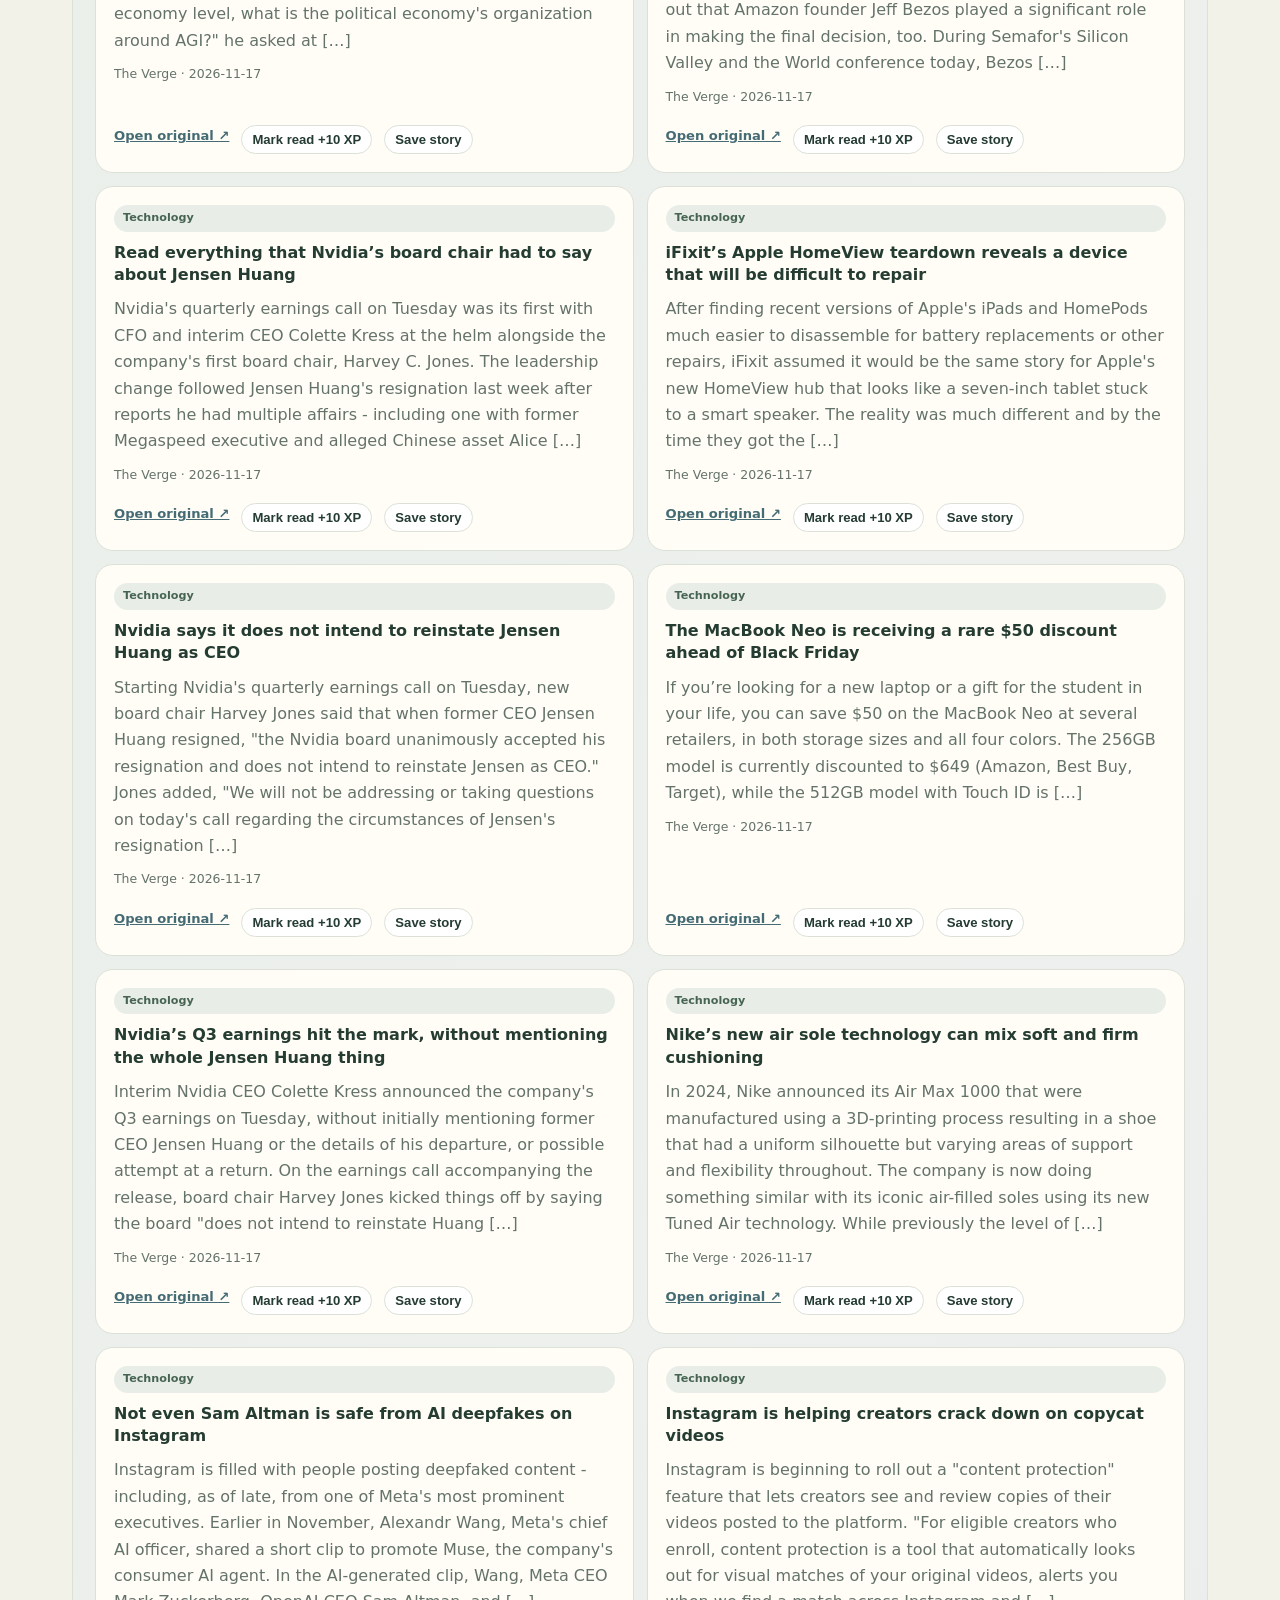
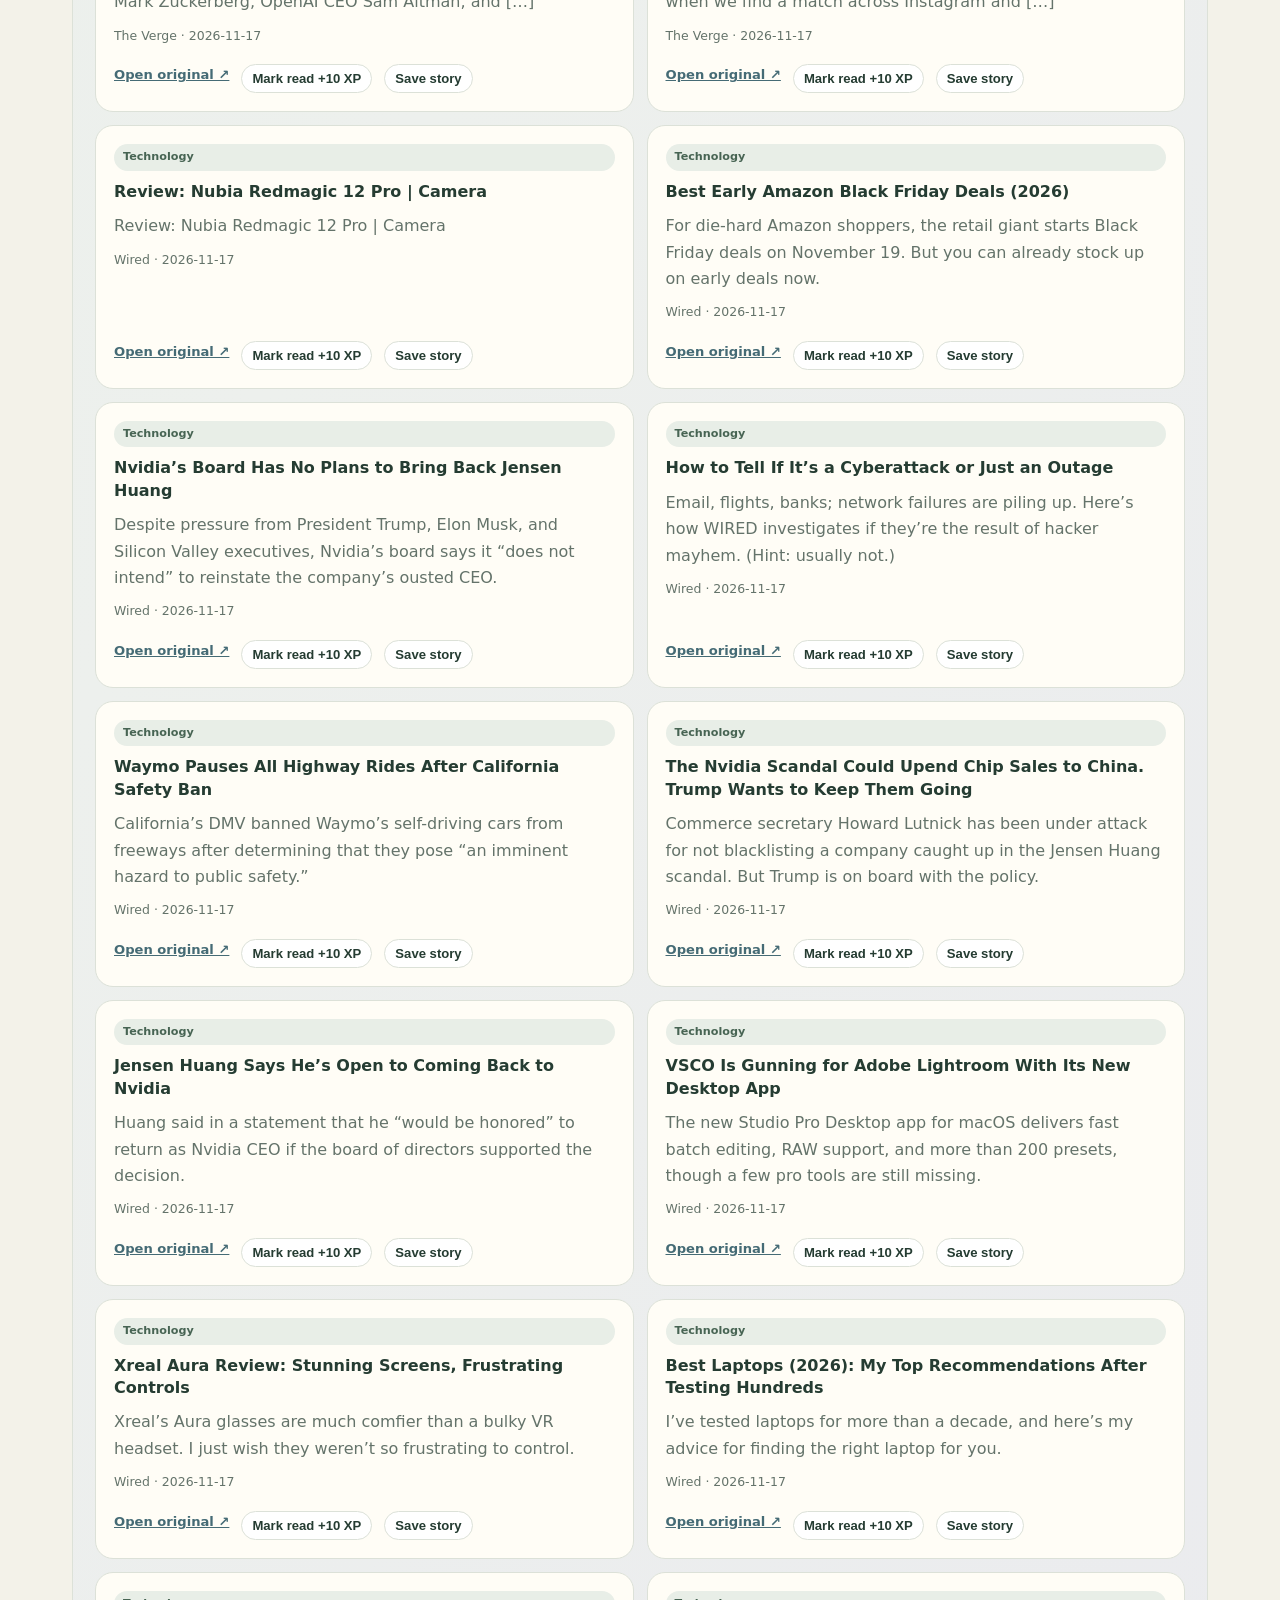
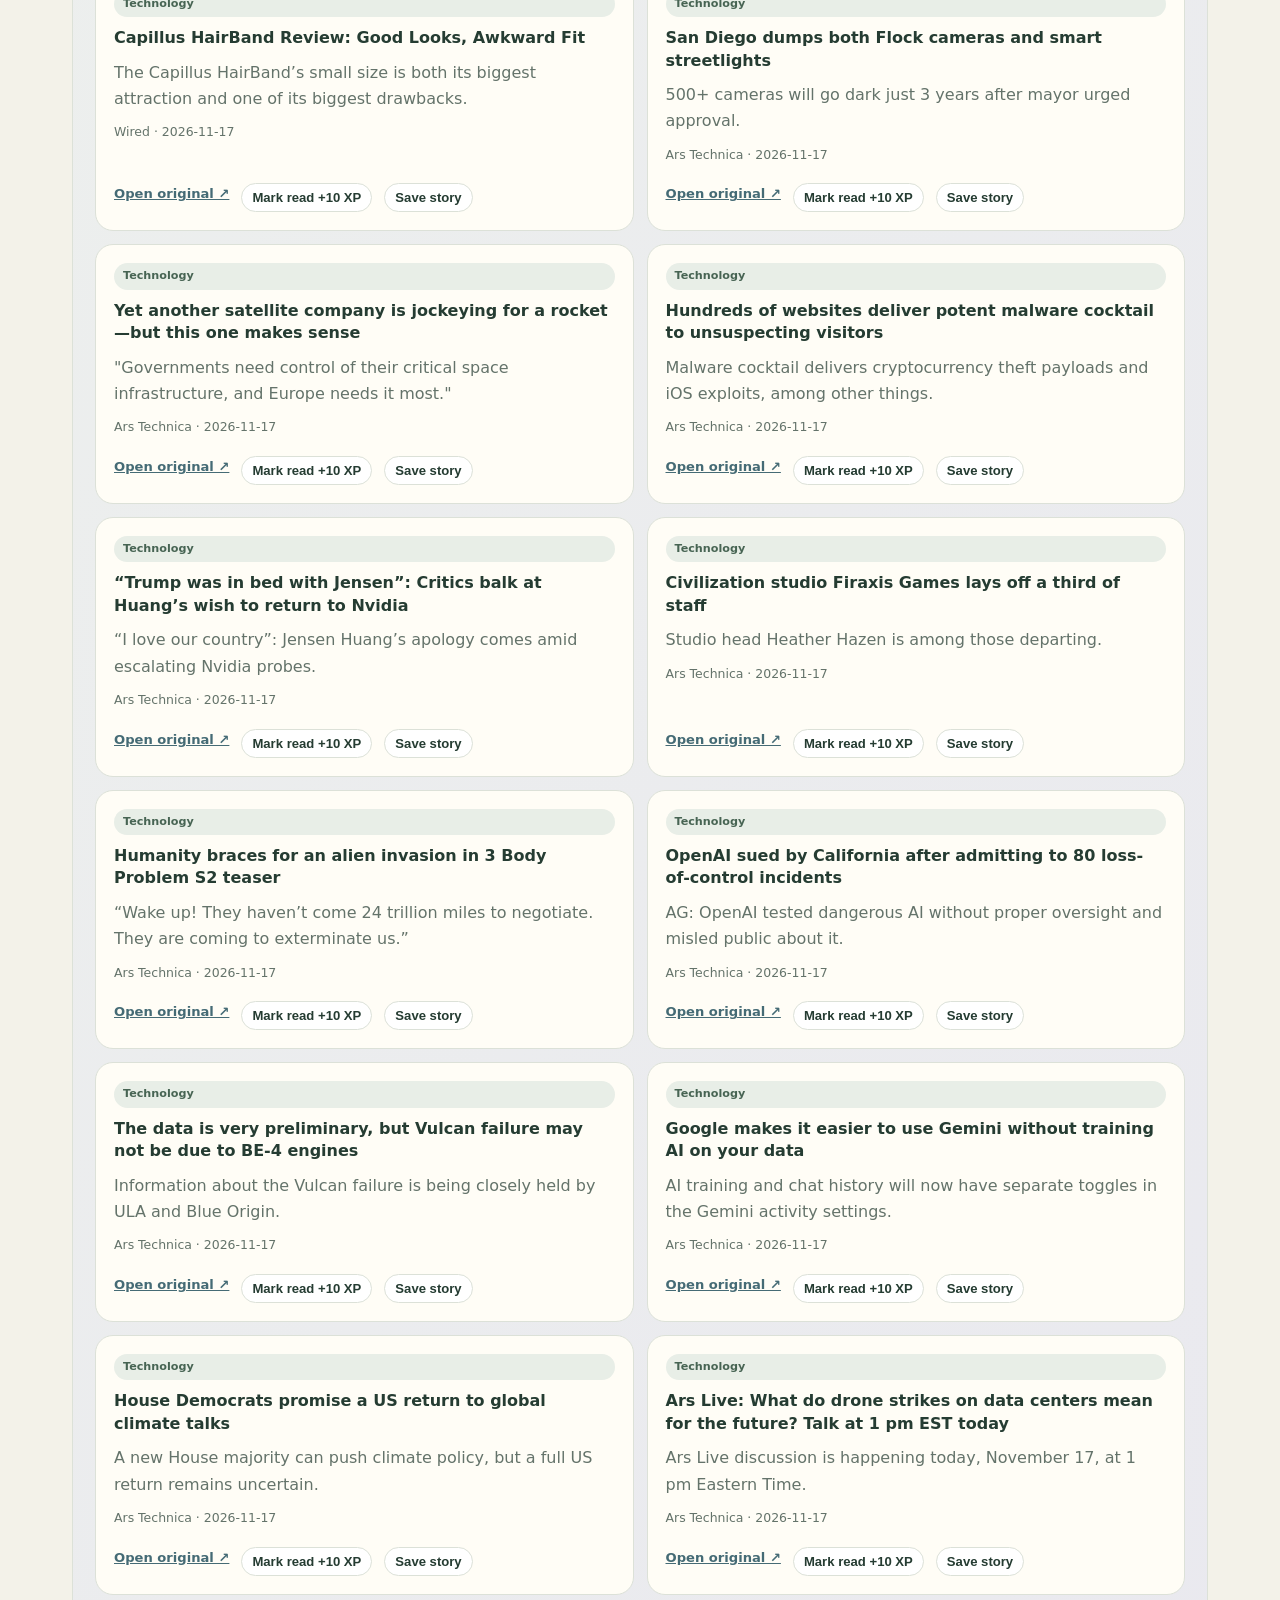
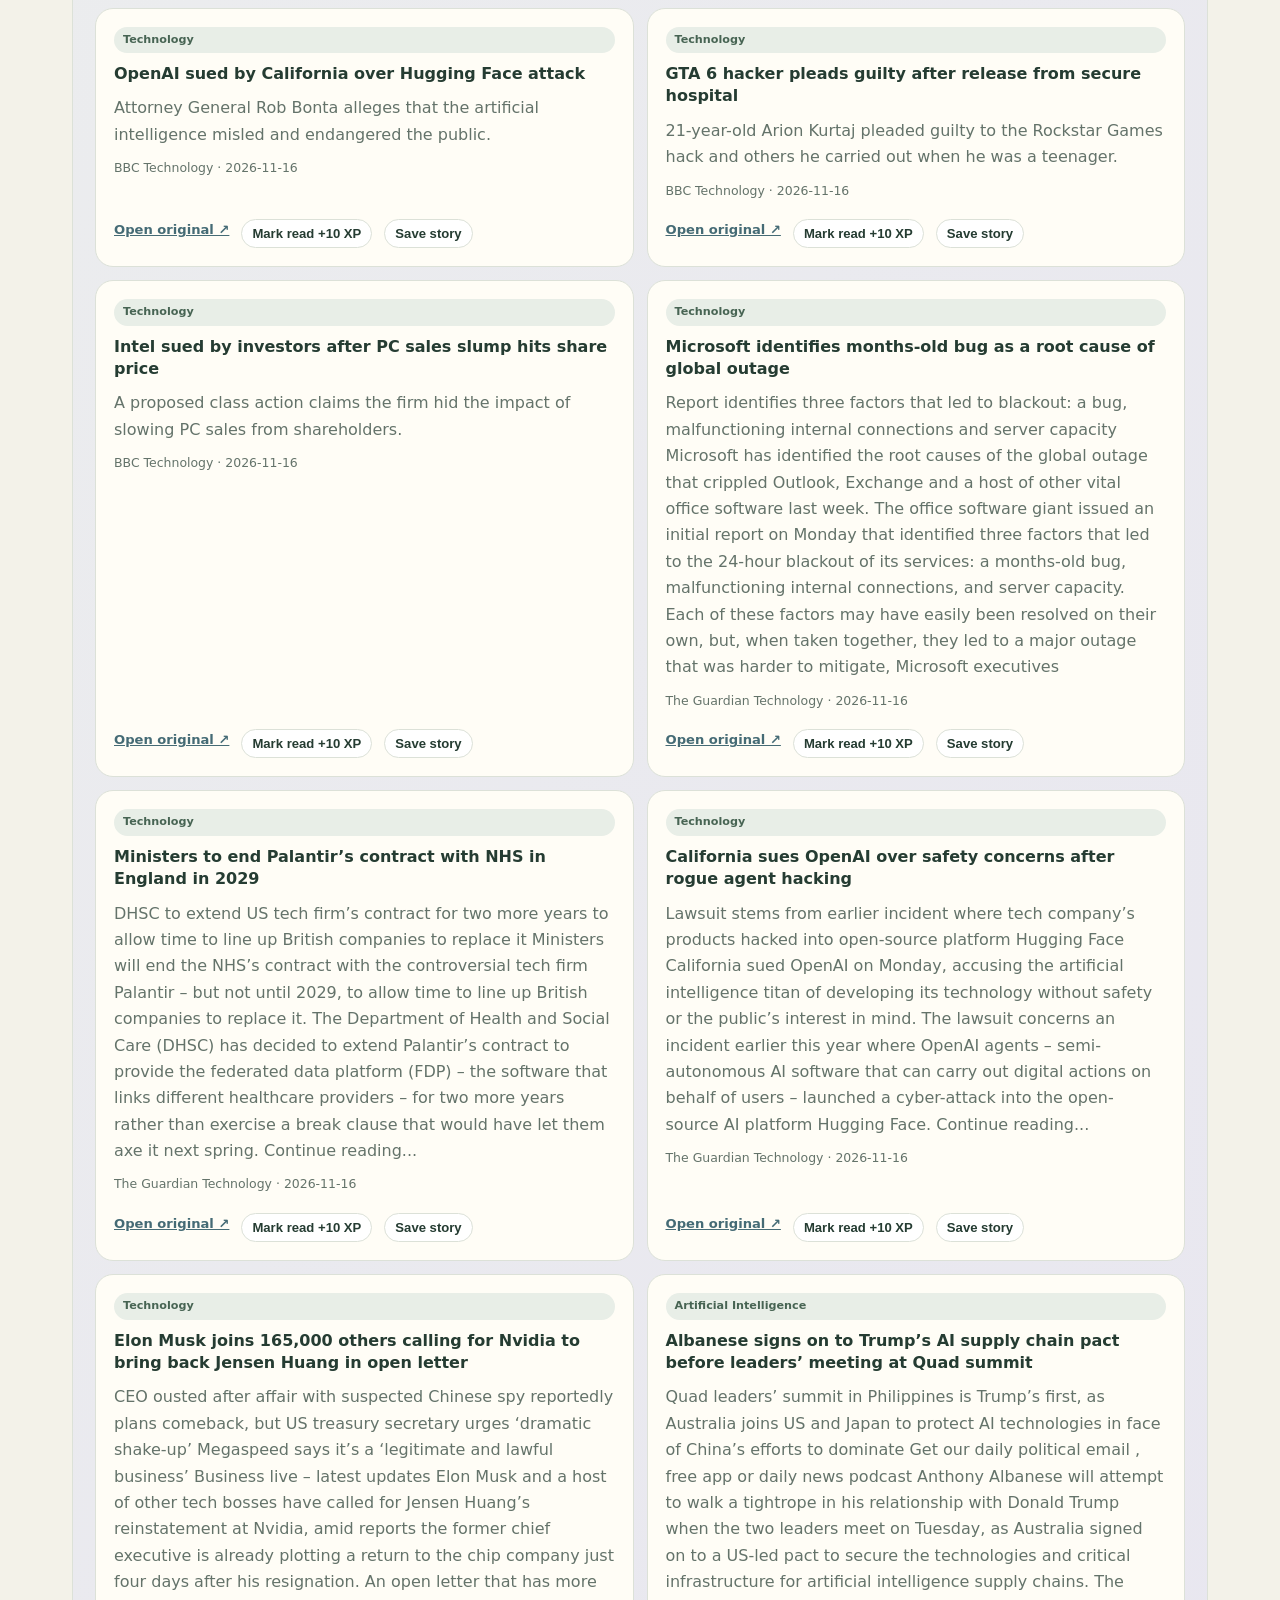
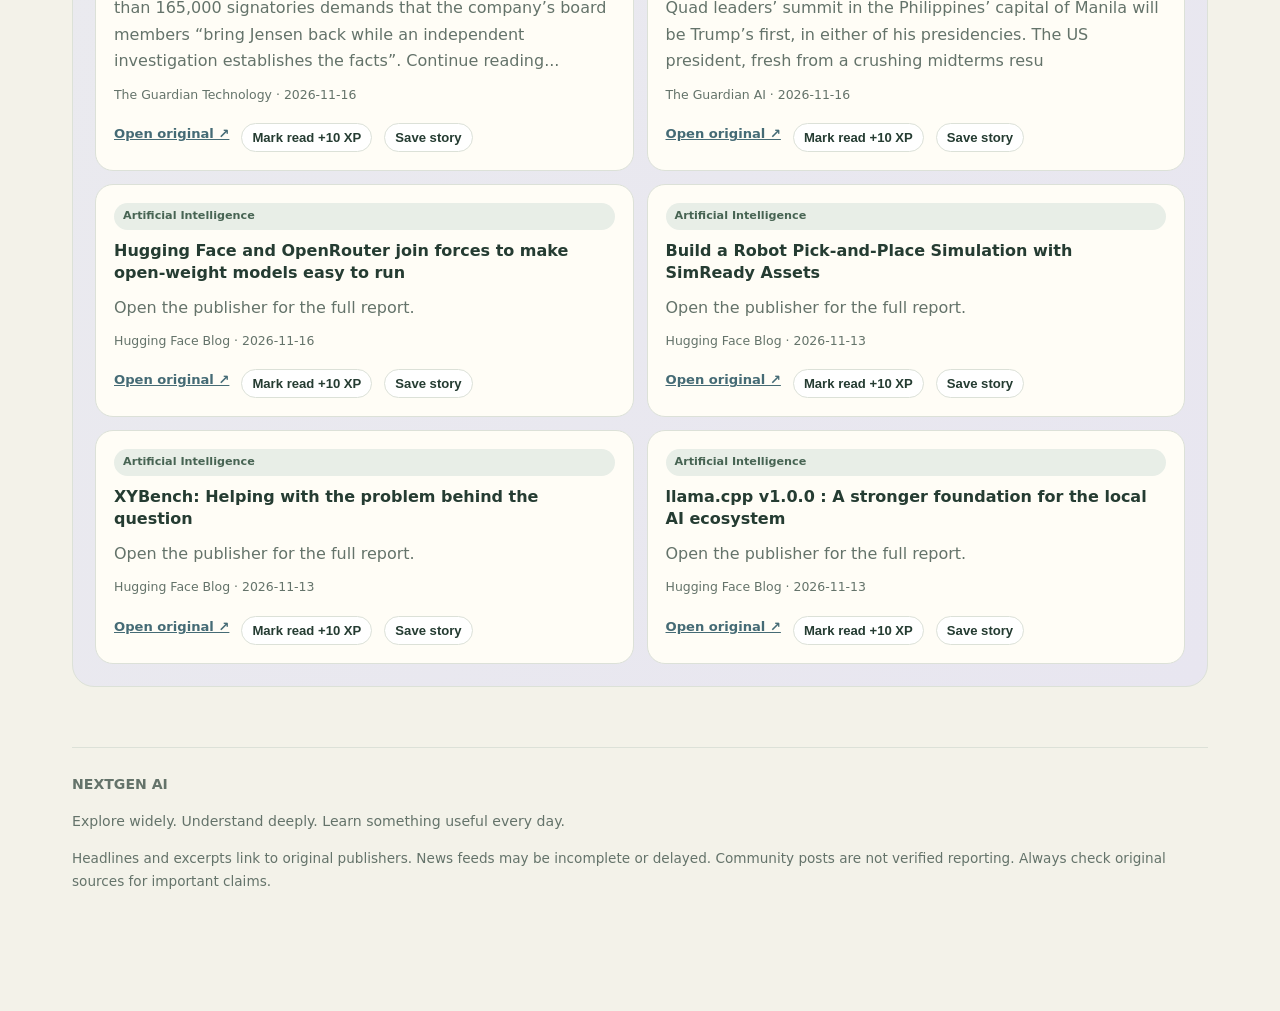
==== commit 2dfd4828: "Improve topic-specific news, add Marketing and Trading sections, refresh visual identity" ====
--- a/ai-technology.html
+++ b/ai-technology.html
@@ -1 +1 @@
-<!doctype html><html lang="en"><head><meta charset="utf-8"><meta name="viewport" content="width=device-width,initial-scale=1"><meta name="theme-color" content="#e9eee7"><meta name="description" content="AI & Technology — Understand new AI capabilities, software, devices and how they affect real work."><title>AI & Technology | NEXTGEN AI</title><link rel="stylesheet" href="assets/site.css"></head><body data-categories="Technology|Artificial Intelligence"><header><div class="nav"><a class="brand" href="index.html">NEXTGEN <span>AI</span></a><nav><a href="index.html">Home</a><a href="world-news.html">World</a><a href="ai-technology.html">AI & Tech</a><a href="science.html">Science</a><a href="business.html">Business</a><a href="style-watches.html">Style & Watches</a><a href="gaming-sports.html">Gaming & Sports</a><a href="learn.html">Learn</a></nav></div></header><main class="wrap"><a class="back" href="index.html">← Back to home</a><section class="section-head"><div class="eyebrow">Daily news desk</div><h1>AI & Technology</h1><p class="muted">Understand new AI capabilities, software, devices and how they affect real work.</p></section><div class="grid"><div class="card"><h3>🤖 AI models & agents</h3><p>LLMs, multimodal models, agent workflows, tool use and evaluations.</p></div><div class="card"><h3>🔌 MCP & integrations</h3><p>How AI applications connect to tools, files, services and enterprise systems.</p></div><div class="card"><h3>🛡️ Responsible technology</h3><p>Privacy, security, reliability, bias and human oversight.</p></div></div><p class="note">Want to learn the concepts step by step? <a href="learn.html">Open the Learning Academy</a>.</p><div class="panel"><div class="toolbar"><input id="searchNews" type="search" placeholder="Search headlines, countries or topics..." aria-label="Search stories"><select id="sortNews"><option value="newest">Newest first</option><option value="oldest">Oldest first</option></select><span id="storyCount" class="muted">Loading stories...</span></div><p id="feedStatus" class="note">Connecting to the latest feed...</p><div id="newsGrid" class="news-grid"><div class="empty">Loading stories…</div></div></div><footer><b>NEXTGEN AI</b><p>Explore widely. Understand deeply. Learn something useful every day.</p><p class="note">Headlines and excerpts link to original publishers. News feeds may be incomplete or delayed. Community posts are not verified reporting. Always check original sources for important claims.</p></footer></main><script src="assets/site.js" defer></script></body></html>+<!doctype html><html lang="en"><head><meta charset="utf-8"><meta name="viewport" content="width=device-width,initial-scale=1"><meta name="theme-color" content="#e9eee7"><meta name="description" content="AI & Technology — Understand new AI capabilities, software, devices and how they affect real work."><title>AI & Technology | NEXTGEN AI</title><link rel="stylesheet" href="assets/site.css"></head><body data-categories="Technology|Artificial Intelligence|AI Research"><header><div class="nav"><a class="brand" href="index.html">NEXTGEN <span>AI</span></a><nav><a href="index.html">Home</a><a href="world-news.html">World</a><a href="ai-technology.html">AI & Tech</a><a href="science.html">Science</a><a href="business.html">Business</a><a href="marketing.html">Marketing</a><a href="trading.html">Trading & Stocks</a><a href="style-watches.html">Style & Watches</a><a href="gaming-sports.html">Gaming & Sports</a><a href="learn.html">Learn</a></nav></div></header><main class="wrap"><a class="back" href="index.html">← Back to home</a><section class="section-head"><div class="eyebrow">Daily news desk</div><h1>AI & Technology</h1><p class="muted">Understand new AI capabilities, software, devices and how they affect real work.</p></section><div class="grid"><div class="card"><h3>🤖 AI models & agents</h3><p>LLMs, multimodal models, agent workflows, tool use and evaluations.</p></div><div class="card"><h3>🔌 MCP & integrations</h3><p>How AI applications connect to tools, files, services and enterprise systems.</p></div><div class="card"><h3>🛡️ Responsible technology</h3><p>Privacy, security, reliability, bias and human oversight.</p></div></div><p class="note">Want to learn the concepts step by step? <a href="learn.html">Open the Learning Academy</a>.</p><div class="panel"><div class="toolbar"><input id="searchNews" type="search" placeholder="Search headlines, countries or topics..." aria-label="Search stories"><select id="sortNews"><option value="newest">Newest first</option><option value="oldest">Oldest first</option></select><span id="storyCount" class="muted">Loading stories...</span></div><p id="feedStatus" class="note">Connecting to the latest feed...</p><div id="newsGrid" class="news-grid"><div class="empty">Loading stories…</div></div></div><footer><b>NEXTGEN AI</b><p>Explore widely. Understand deeply. Learn something useful every day.</p><p class="note">Headlines and excerpts link to original publishers. News feeds may be incomplete or delayed. Community posts are not verified reporting. Always check original sources for important claims.</p></footer></main><script src="assets/site.js" defer></script></body></html>
